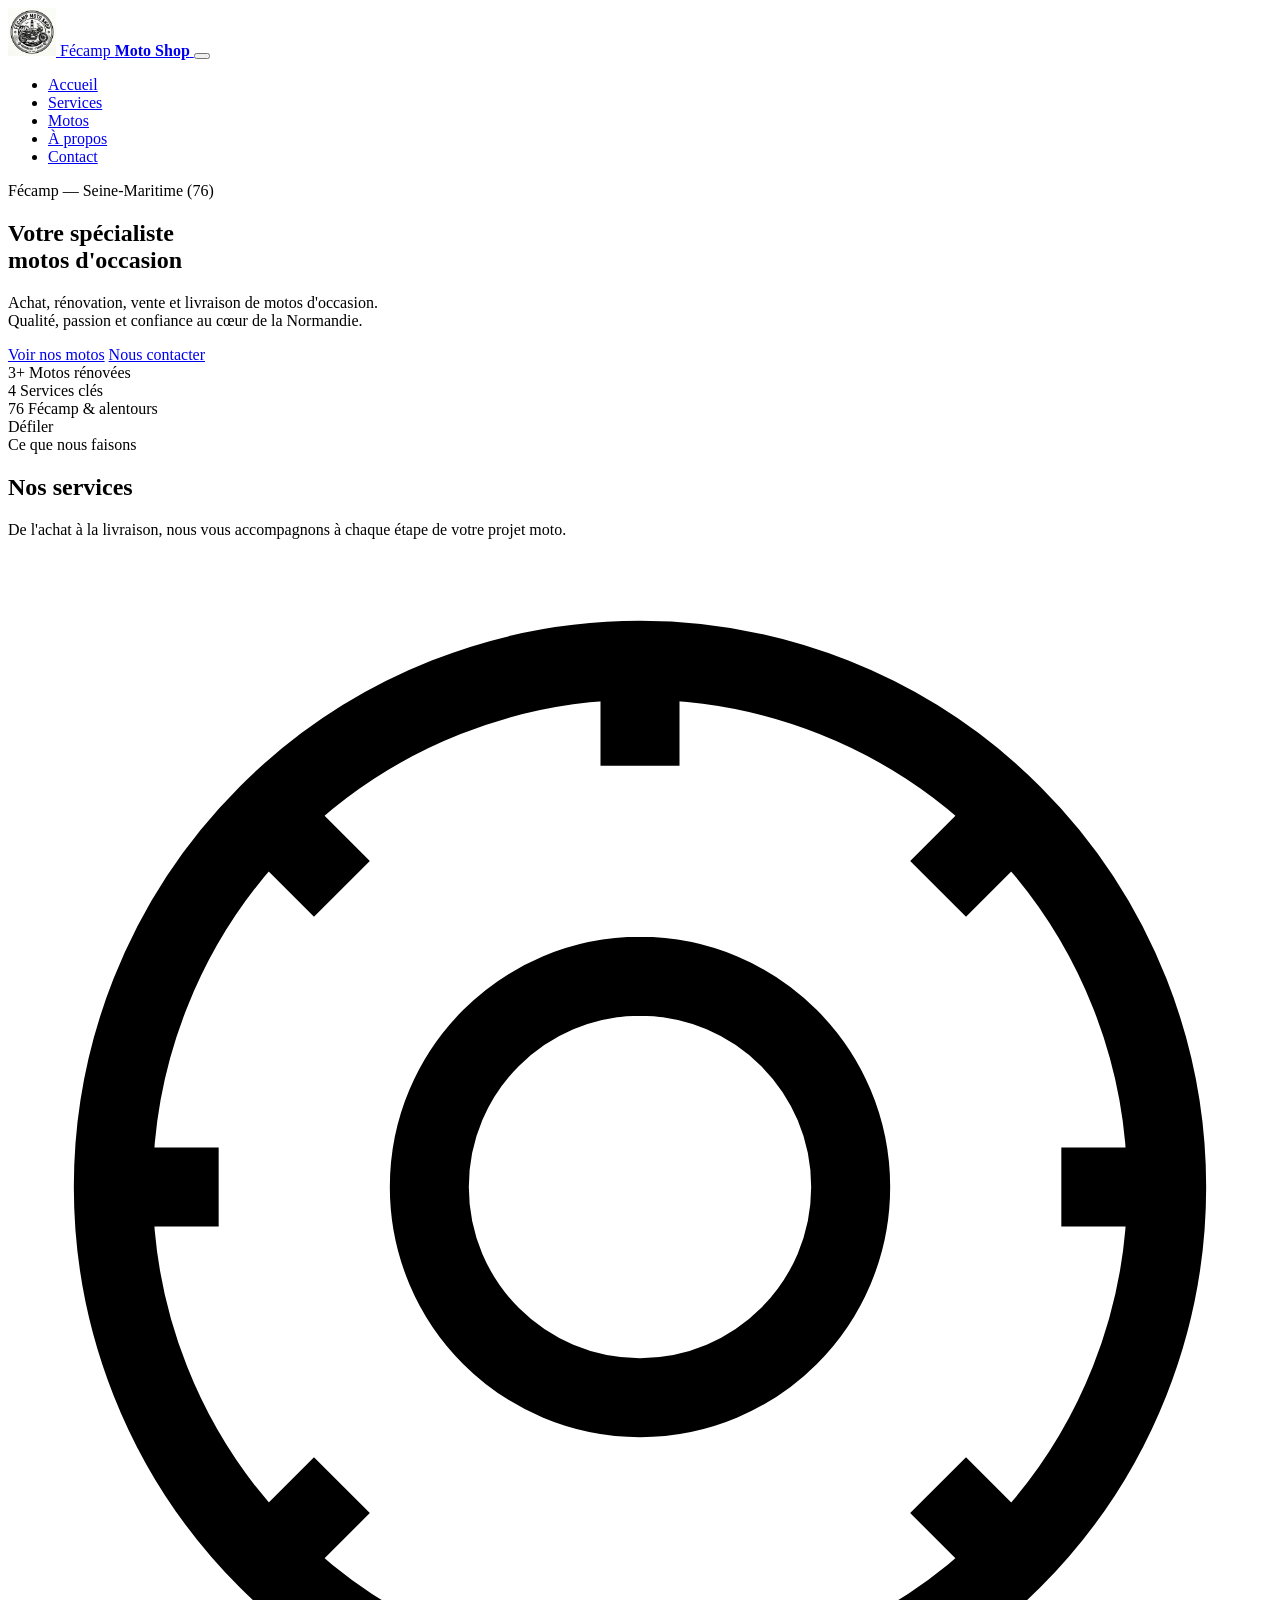
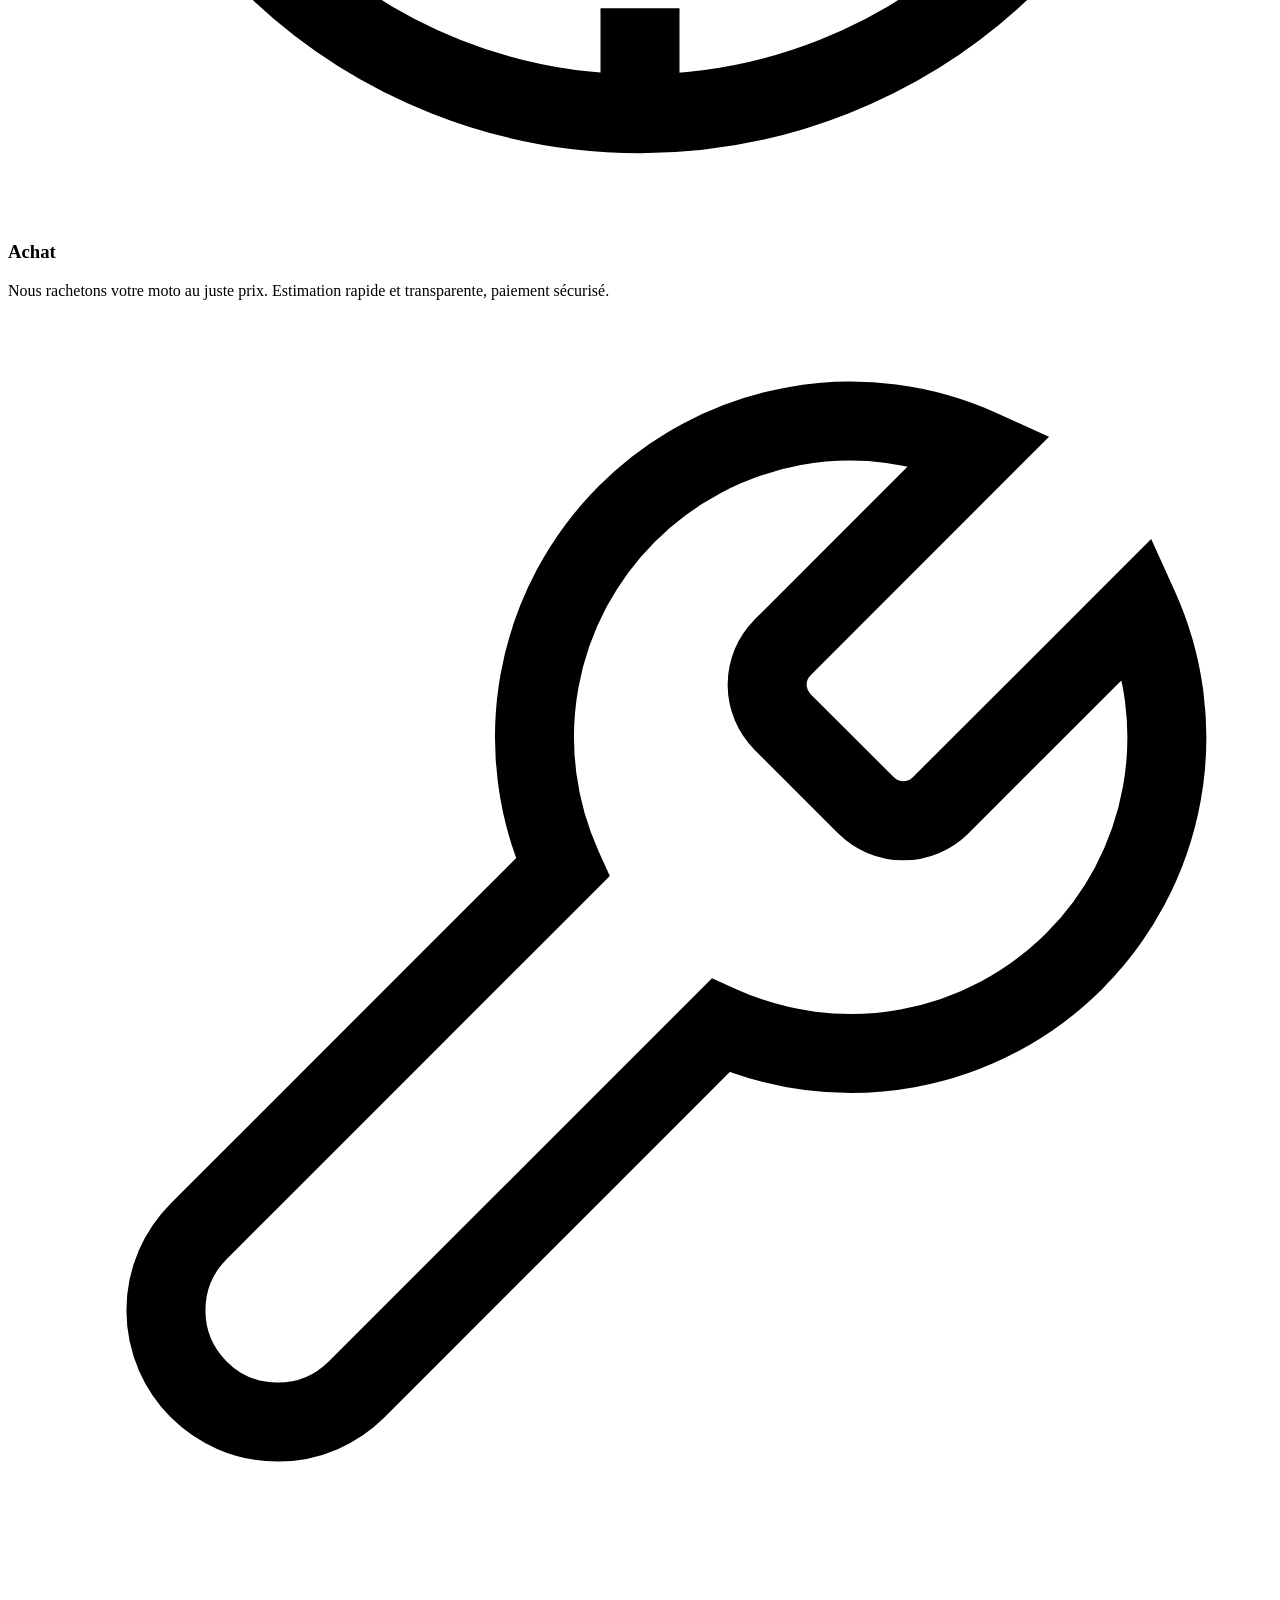
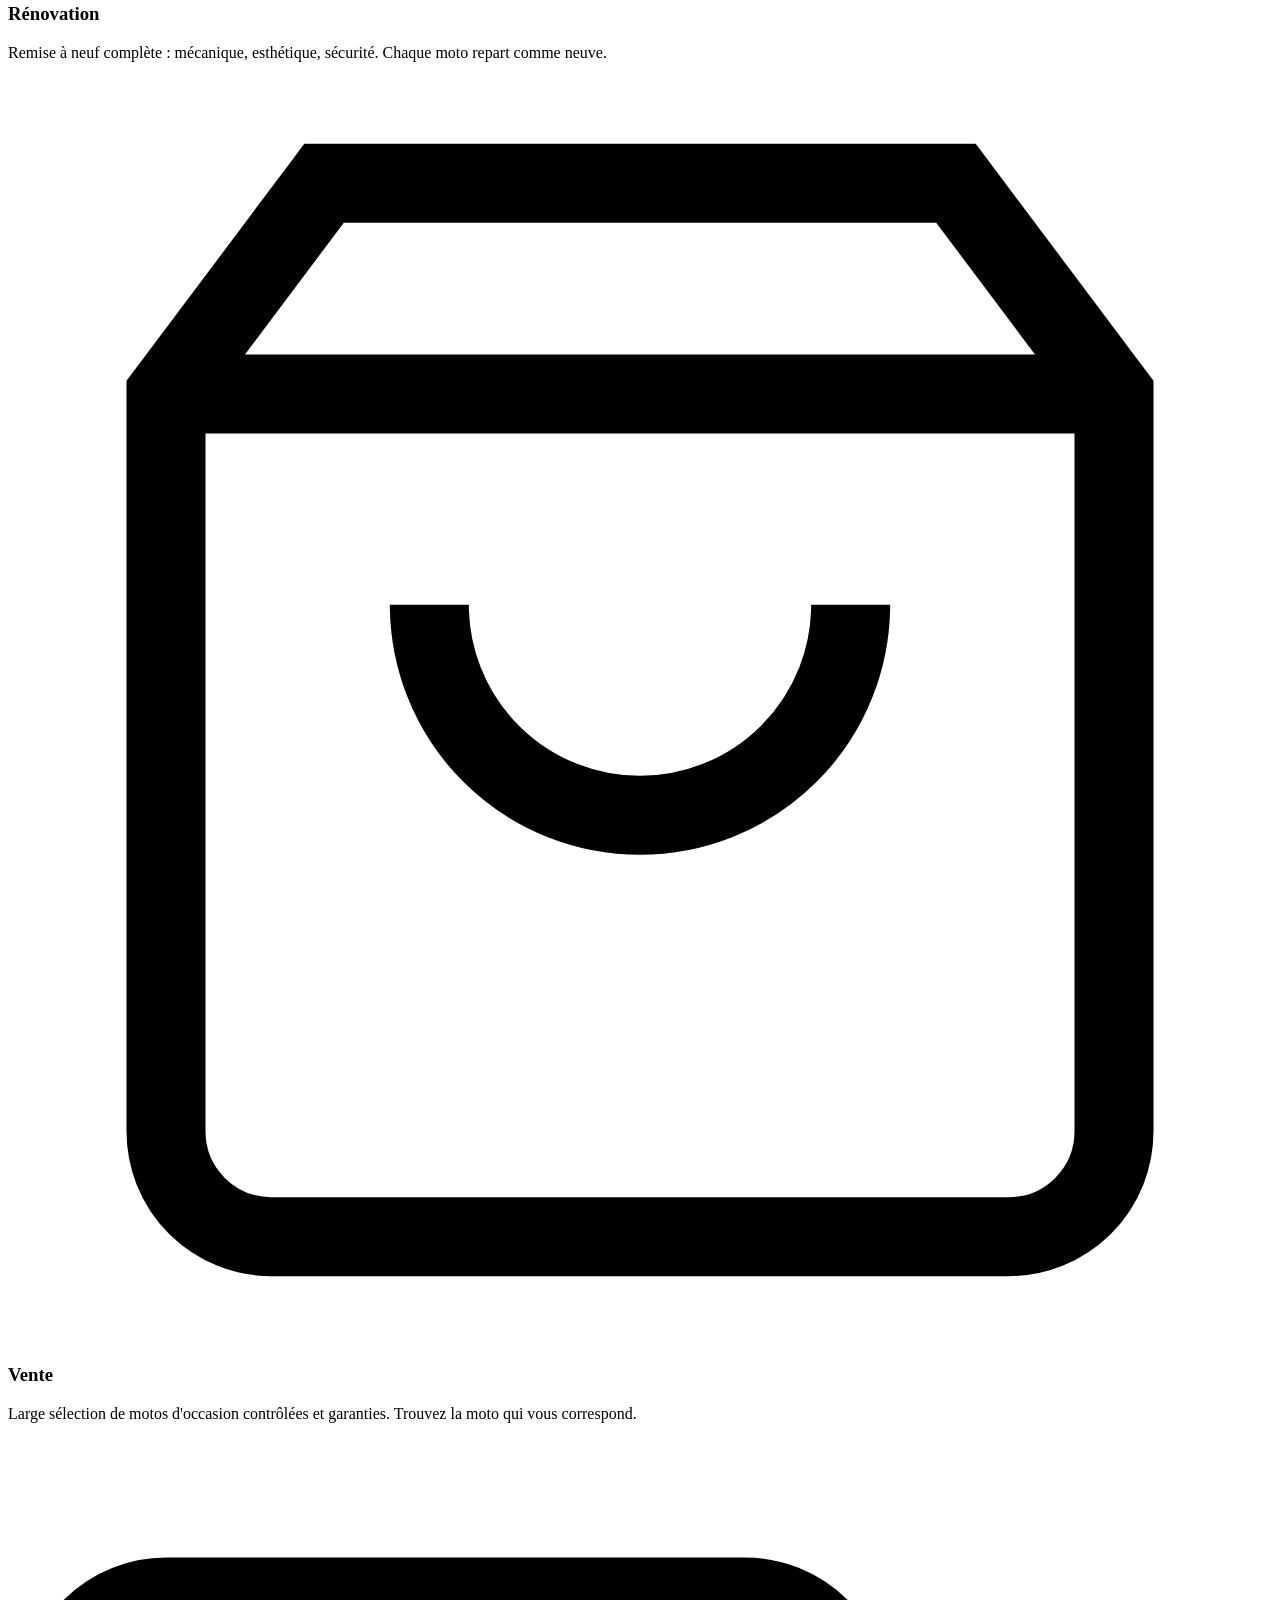
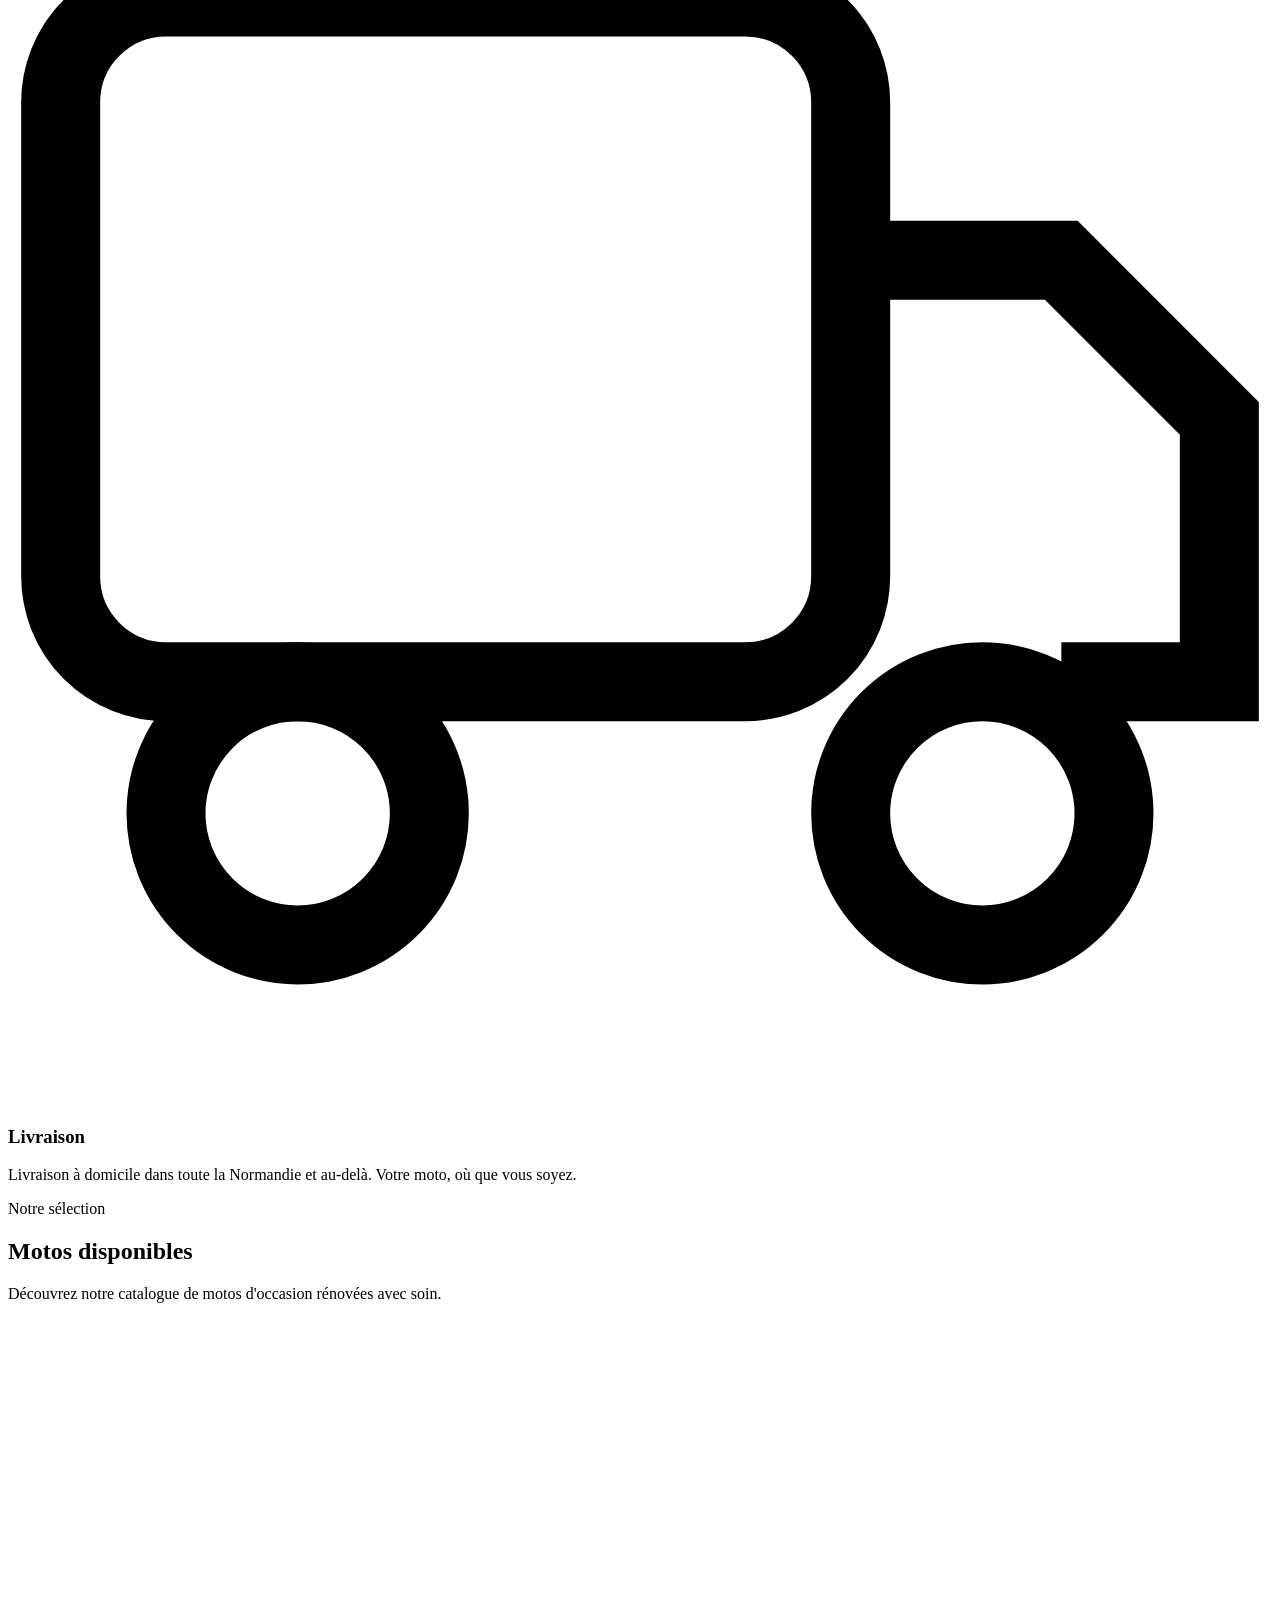
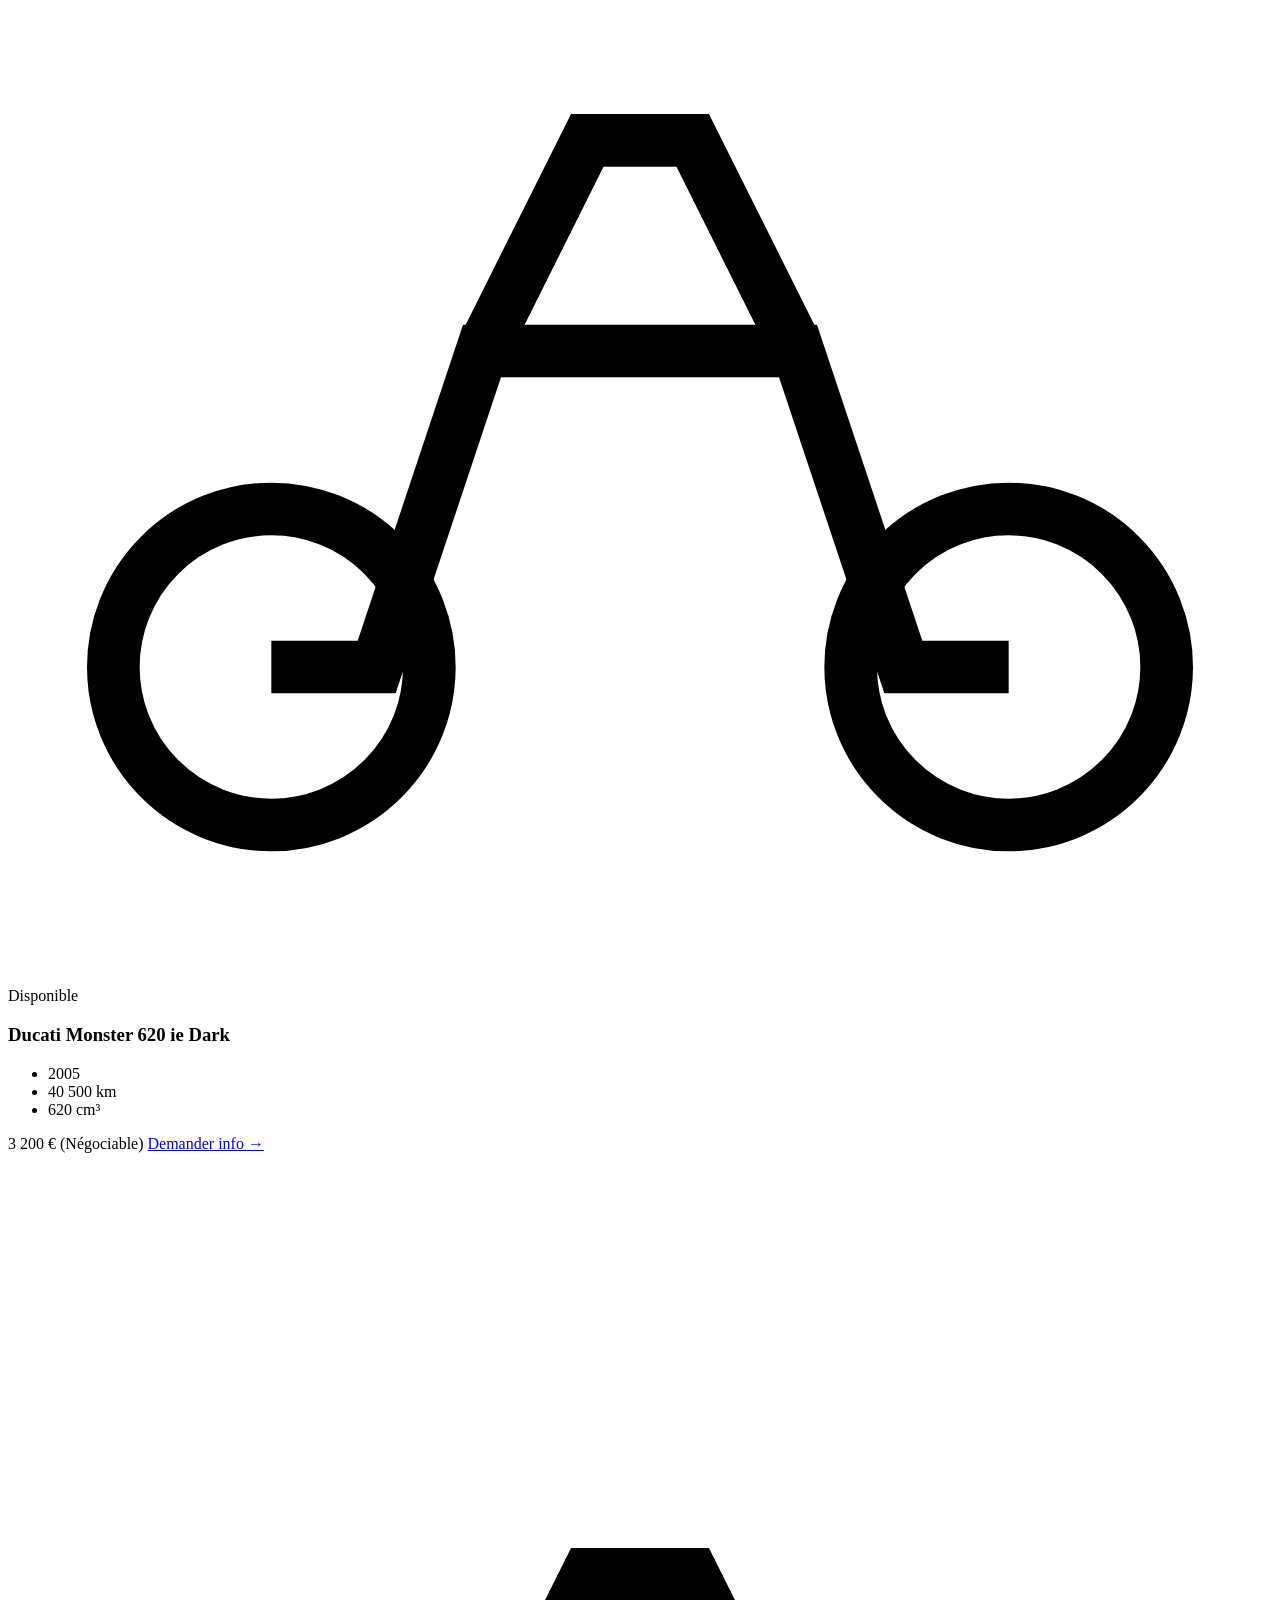
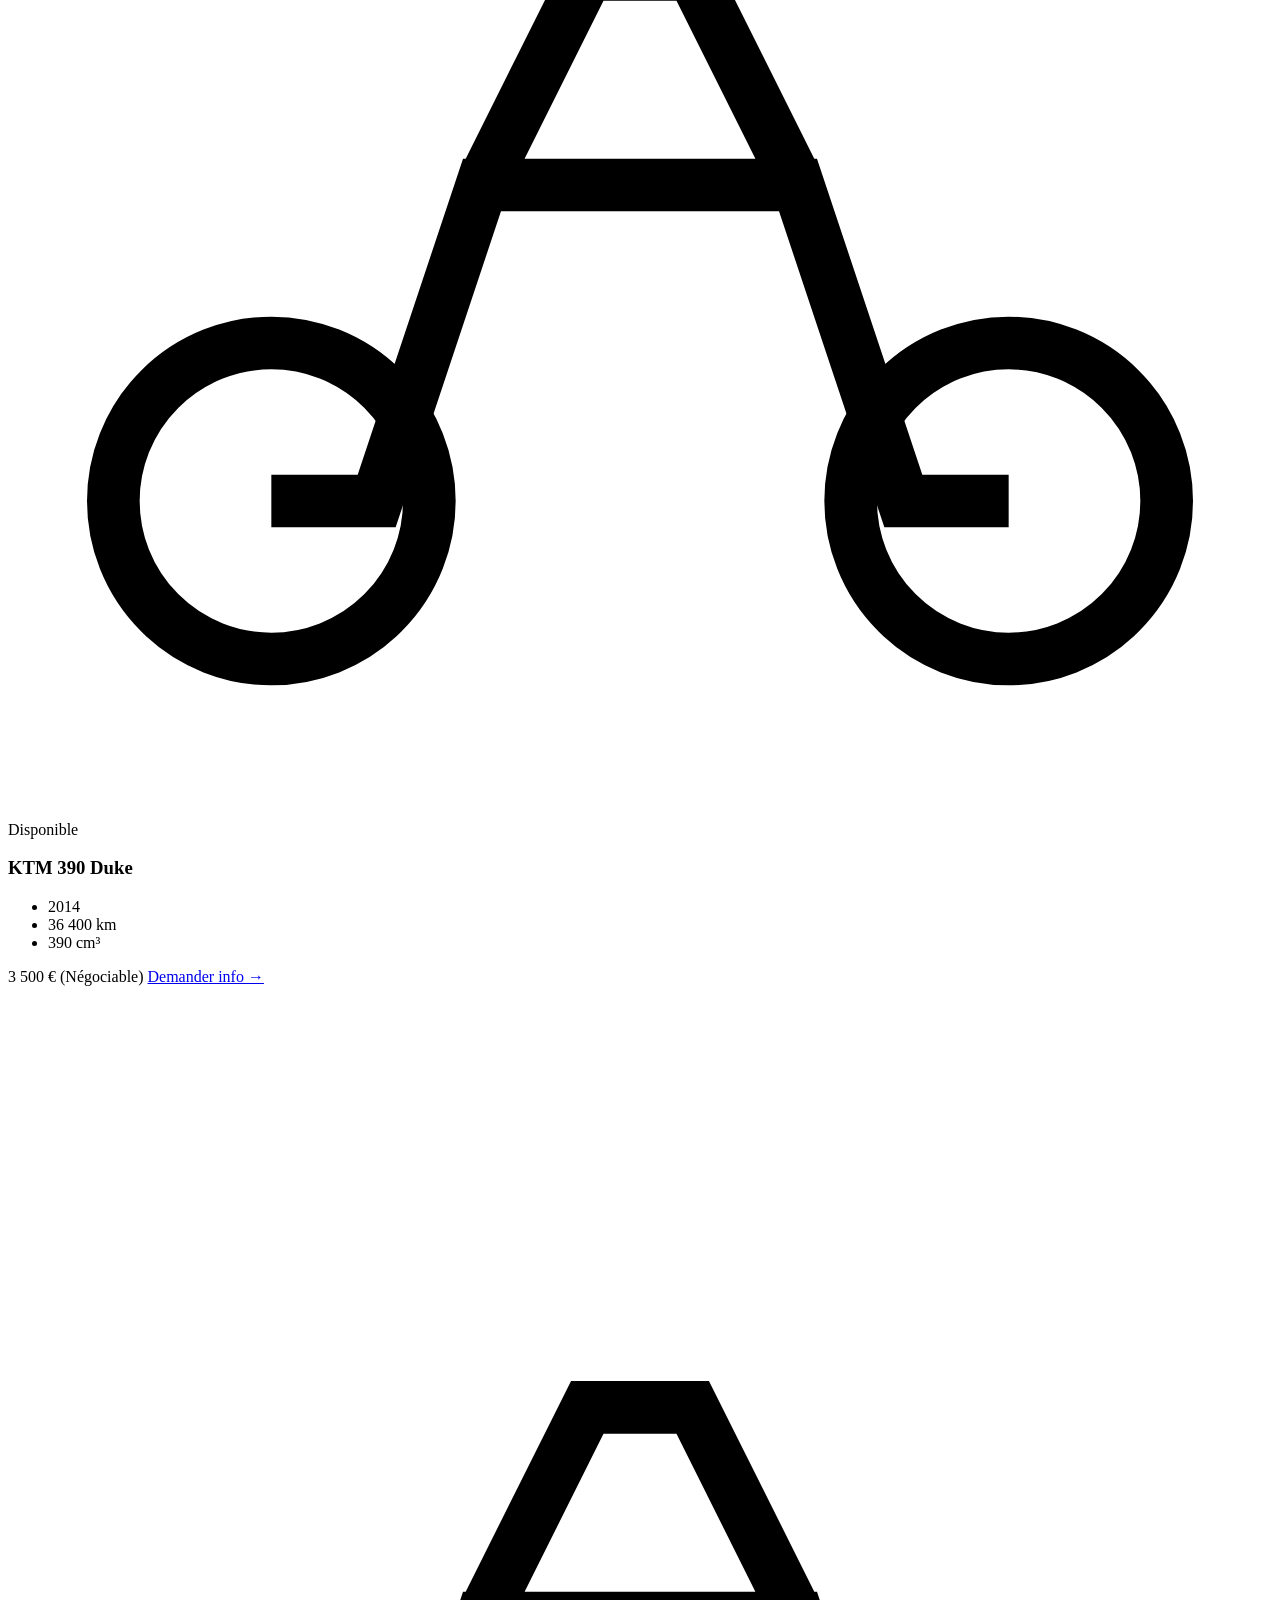
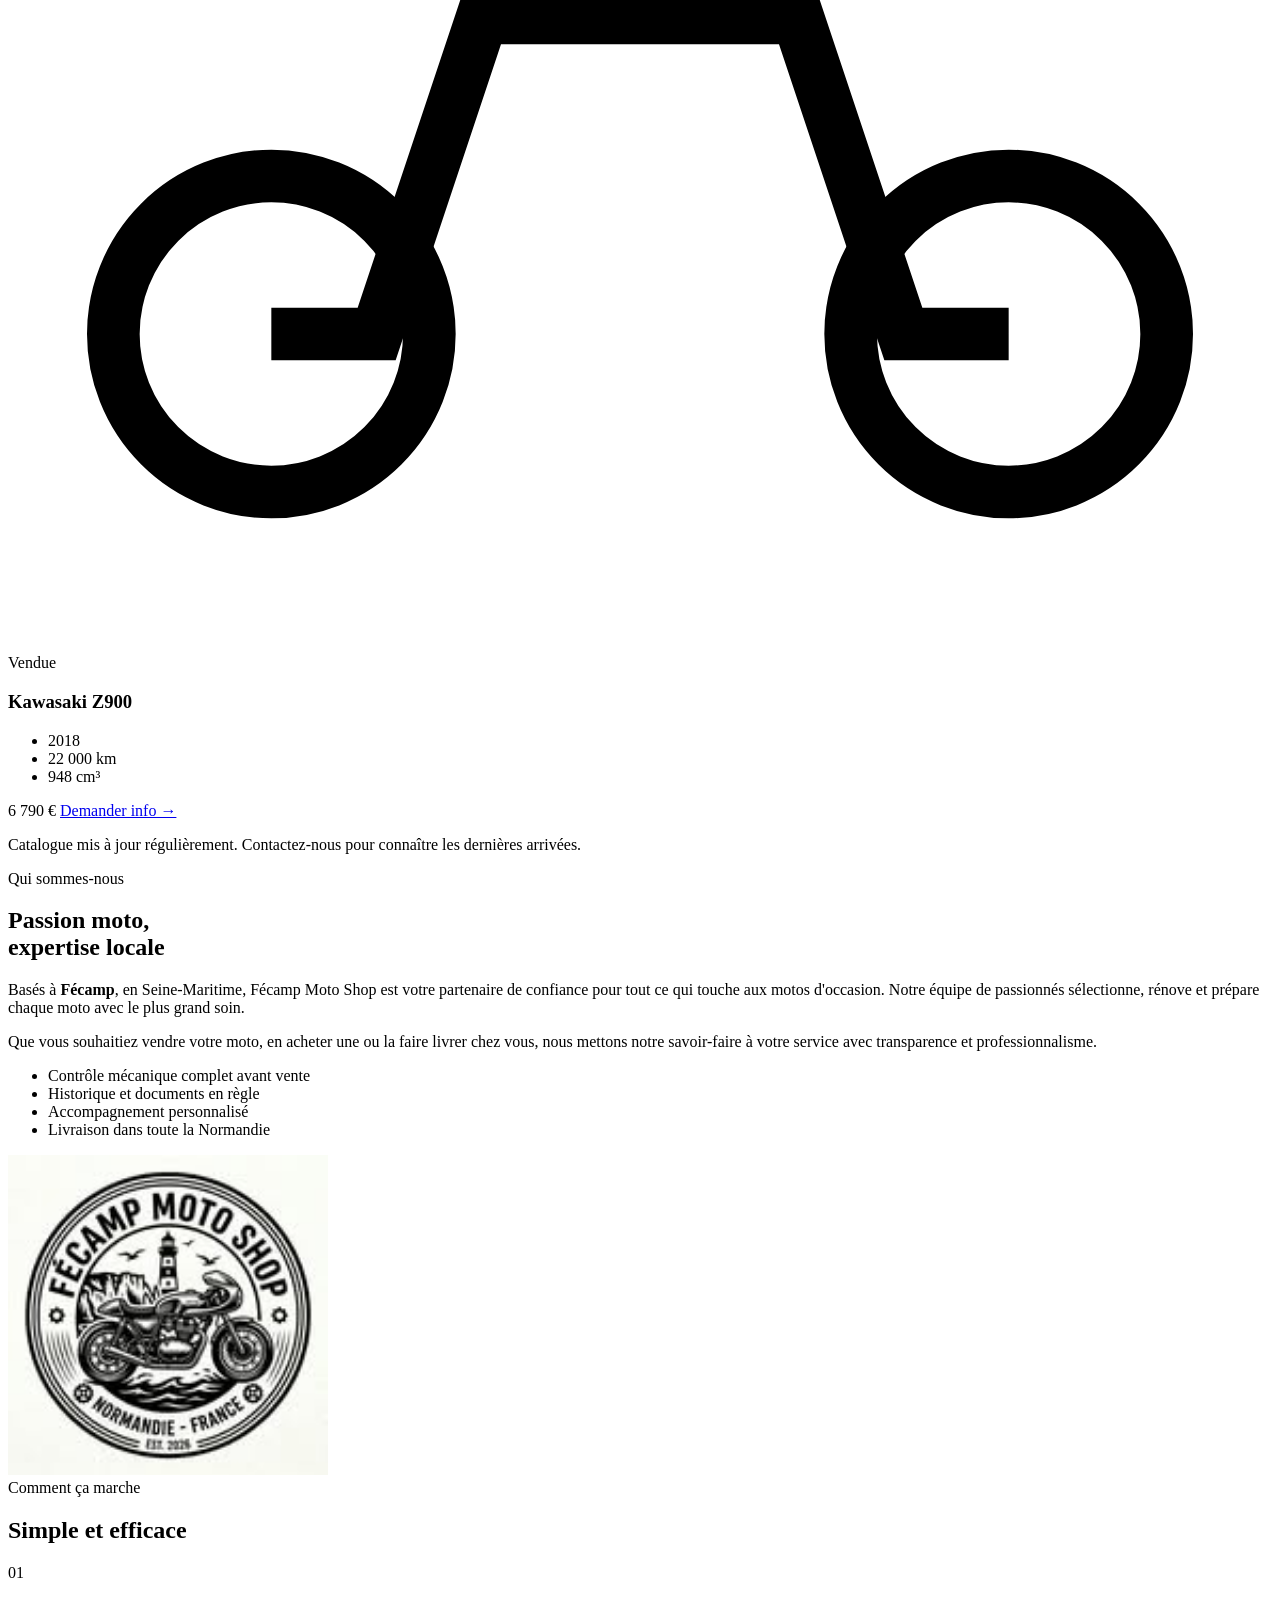
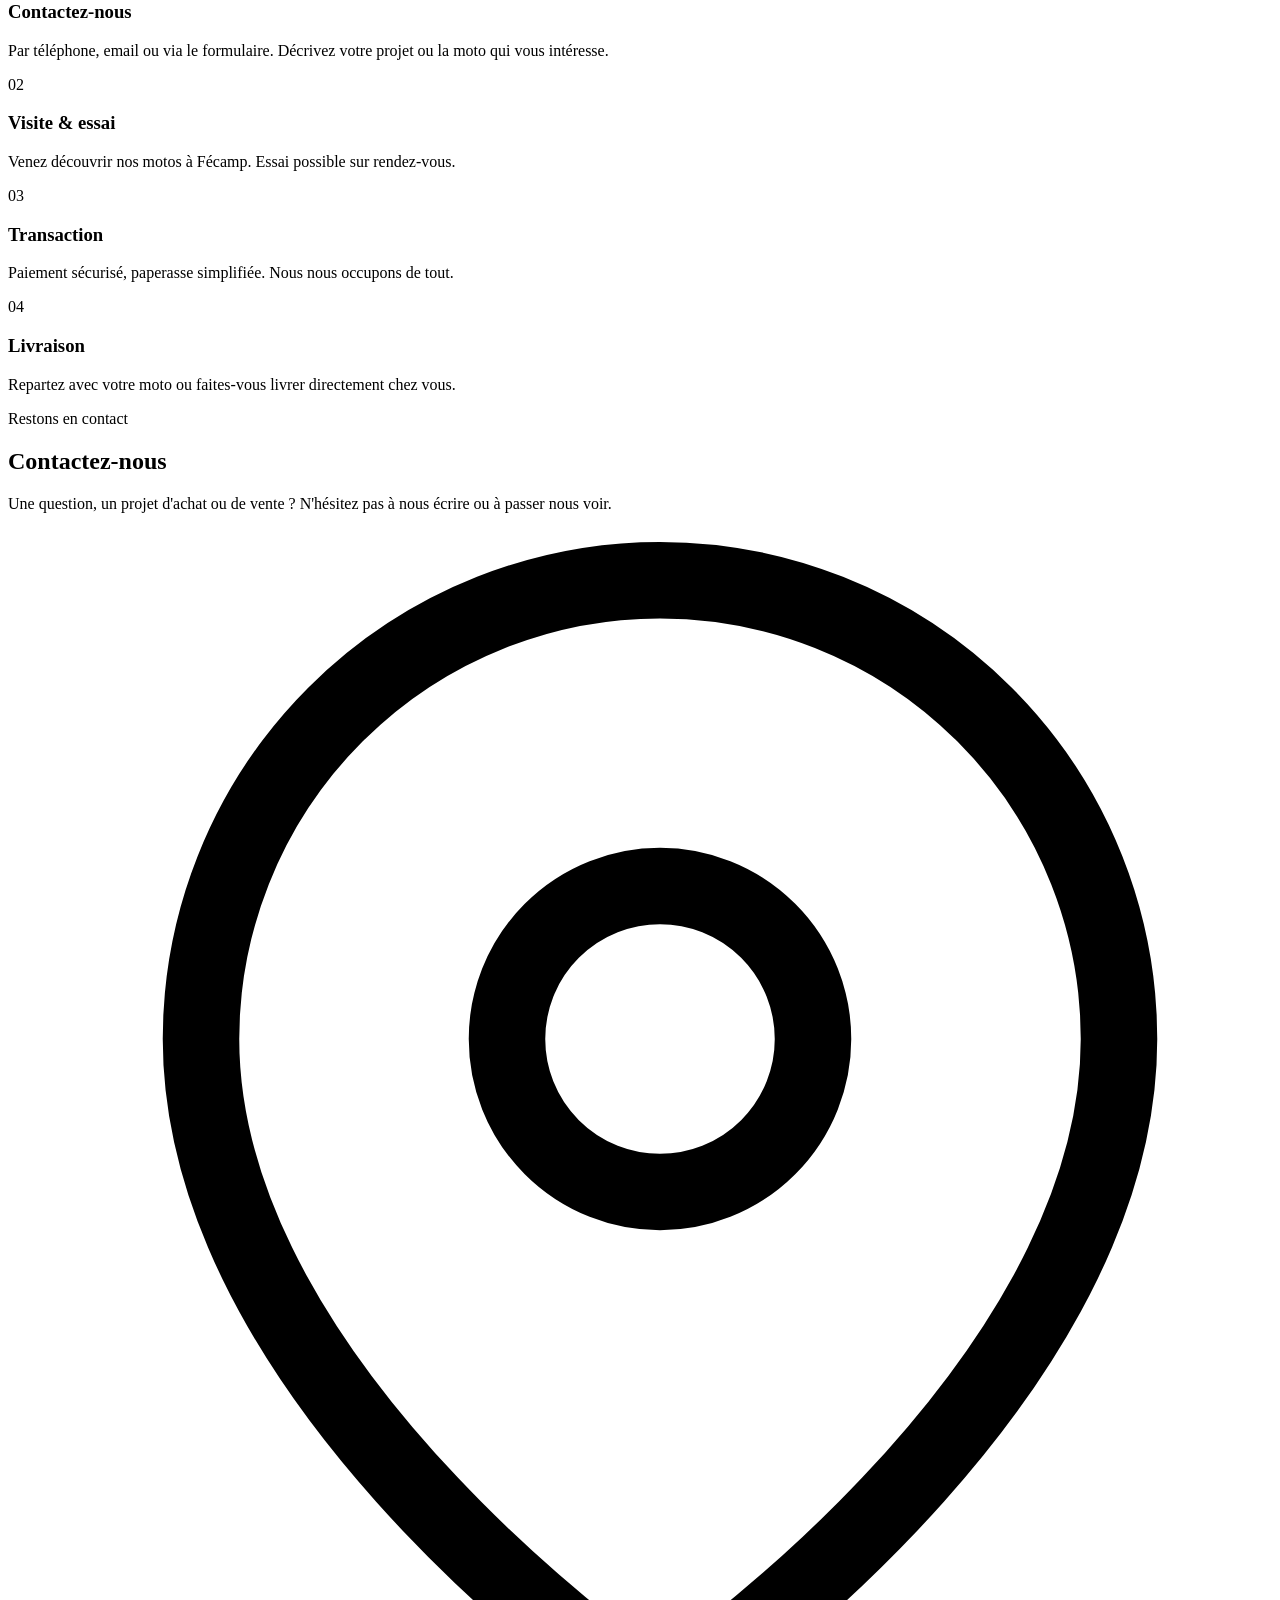
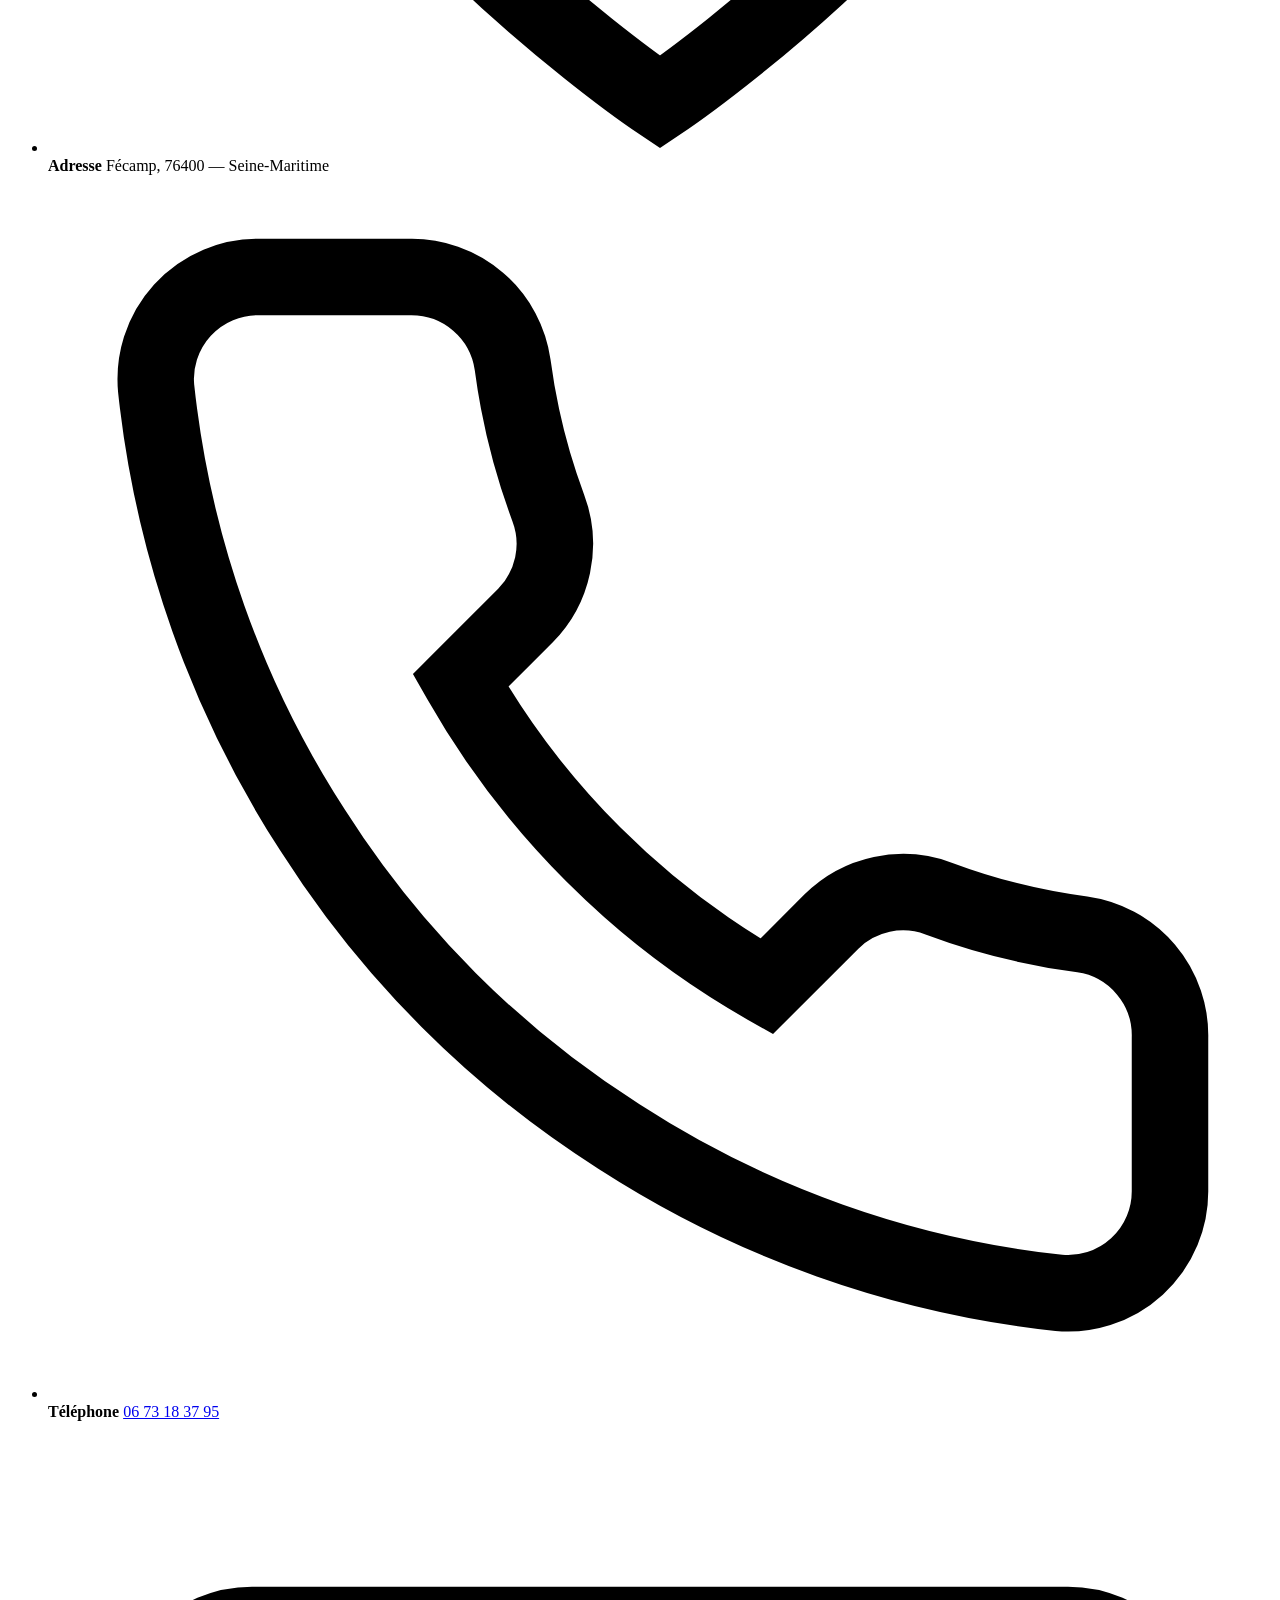
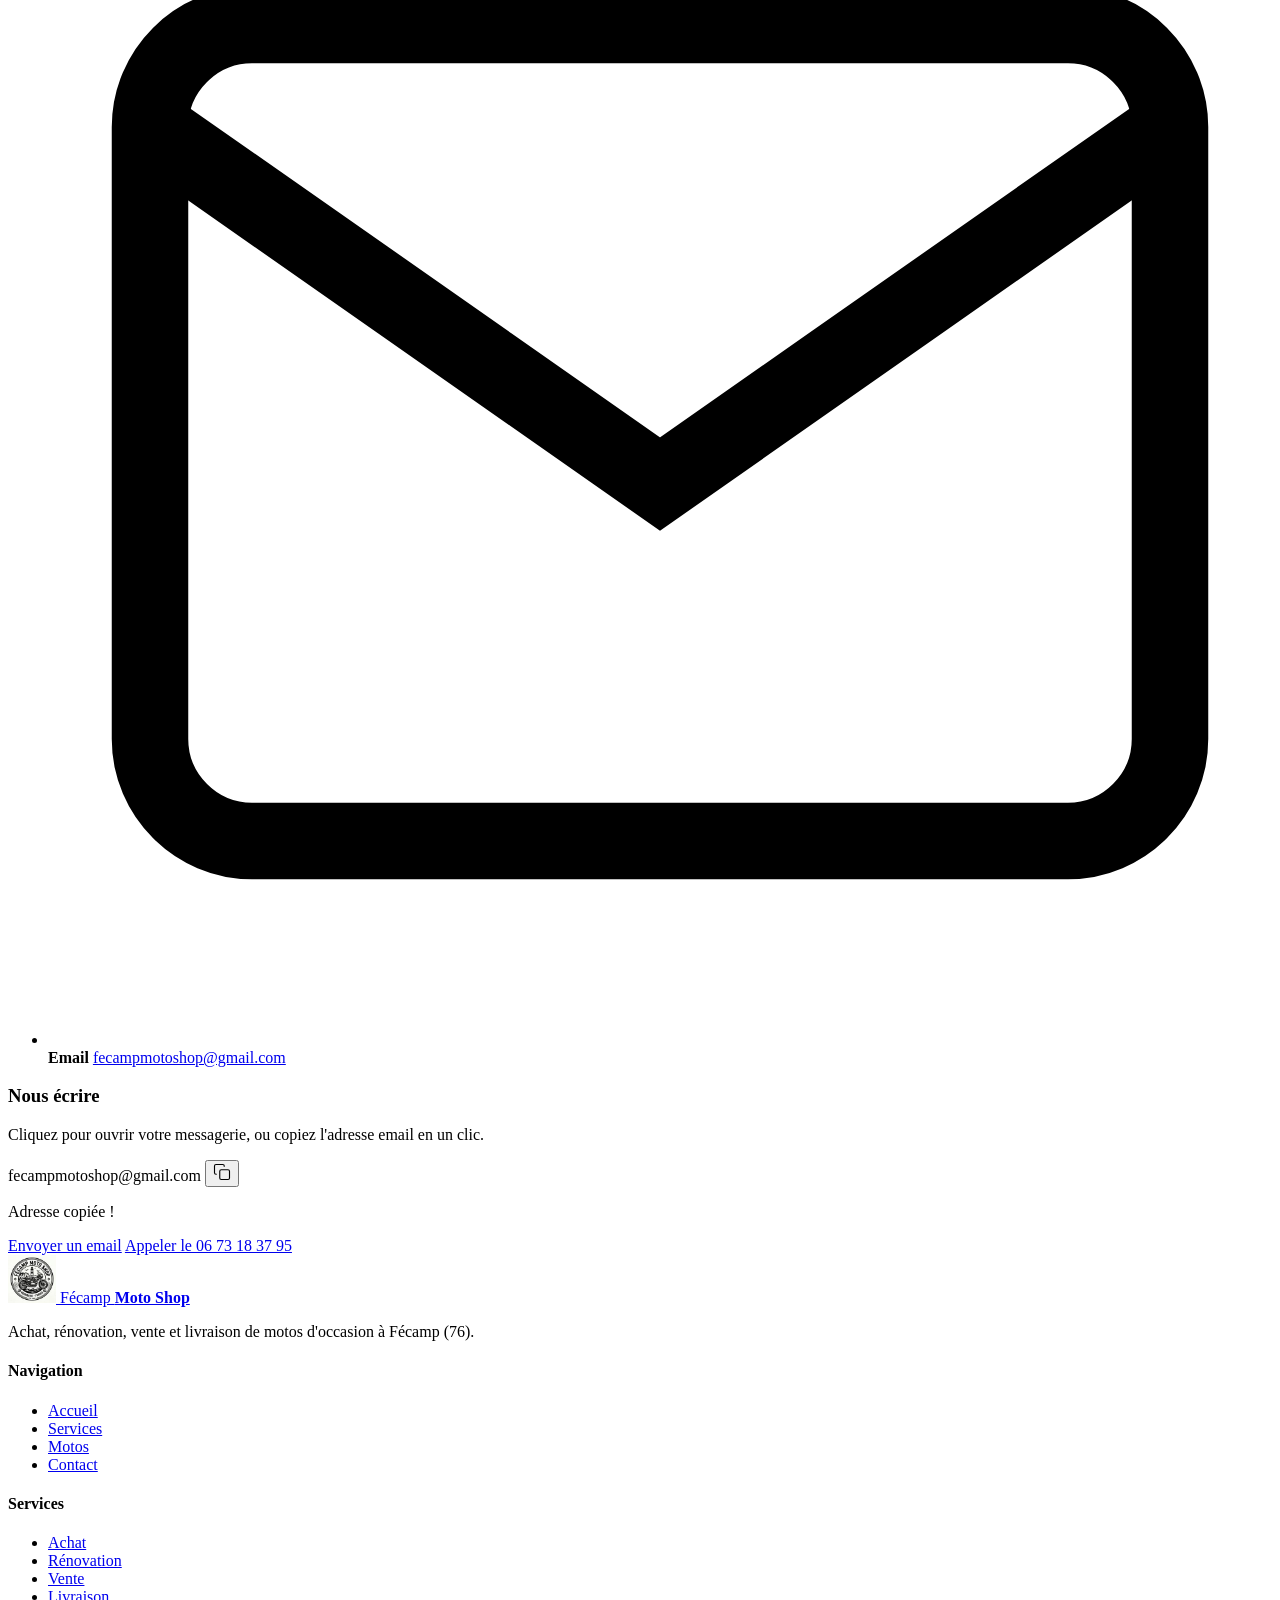
==== index.html @ 0368ff69 "First commit moto shop Site Fecamp moto shop" ====
<!DOCTYPE html>
<html lang="fr">
<head>
  <meta charset="UTF-8">
  <meta name="viewport" content="width=device-width, initial-scale=1.0">
  <meta name="description" content="Fécamp Moto Shop — Achat, rénovation, vente et livraison de motos d'occasion à Fécamp (76).">
  <title>Fécamp Moto Shop — Motos d'occasion à Fécamp</title>
  <link rel="icon" href="favicon.ico" sizes="any">
  <link rel="icon" type="image/png" sizes="32x32" href="favicon-32x32.png">
  <link rel="icon" type="image/png" sizes="16x16" href="favicon-16x16.png">
  <link rel="apple-touch-icon" sizes="180x180" href="apple-touch-icon.png">
  <meta property="og:image" content="FecampMotoShop.jpg">
  <meta property="og:title" content="Fécamp Moto Shop — Motos d'occasion à Fécamp">
  <link rel="preconnect" href="https://fonts.googleapis.com">
  <link rel="preconnect" href="https://fonts.gstatic.com" crossorigin>
  <link href="https://fonts.googleapis.com/css2?family=Bebas+Neue&family=Inter:wght@300;400;500;600;700&display=swap" rel="stylesheet">
  <link rel="stylesheet" href="css/style.css">
</head>
<body>

  <!-- Navigation -->
  <header class="header" id="header">
    <nav class="nav container">
      <a href="#accueil" class="nav__logo">
        <img src="FecampMotoShop.jpg" alt="" class="logo-img logo-img--nav" width="48" height="48">
        <span class="nav__logo-text">Fécamp <strong>Moto Shop</strong></span>
      </a>
      <button class="nav__toggle" id="navToggle" aria-label="Ouvrir le menu">
        <span></span>
        <span></span>
        <span></span>
      </button>
      <ul class="nav__menu" id="navMenu">
        <li><a href="#accueil" class="nav__link">Accueil</a></li>
        <li><a href="#services" class="nav__link">Services</a></li>
        <li><a href="#motos" class="nav__link">Motos</a></li>
        <li><a href="#apropos" class="nav__link">À propos</a></li>
        <li><a href="#contact" class="nav__link nav__link--cta">Contact</a></li>
      </ul>
    </nav>
  </header>

  <!-- Hero -->
  <section class="hero" id="accueil">
    <div class="hero__bg"></div>
    <div class="hero__overlay"></div>
    <div class="hero__content container">
      <p class="hero__tag">Fécamp — Seine-Maritime (76)</p>
      <h1 class="hero__title">
        Votre spécialiste<br>
        <span class="hero__title-accent">motos d'occasion</span>
      </h1>
      <p class="hero__subtitle">
        Achat, rénovation, vente et livraison de motos d'occasion.<br>
        Qualité, passion et confiance au cœur de la Normandie.
      </p>
      <div class="hero__actions">
        <a href="#motos" class="btn btn--primary">Voir nos motos</a>
        <a href="#contact" class="btn btn--outline">Nous contacter</a>
      </div>
      <div class="hero__stats">
        <div class="hero__stat">
          <span class="hero__stat-number">3+</span>
          <span class="hero__stat-label">Motos rénovées</span>
        </div>
        <div class="hero__stat">
          <span class="hero__stat-number">4</span>
          <span class="hero__stat-label">Services clés</span>
        </div>
        <div class="hero__stat">
          <span class="hero__stat-number">76</span>
          <span class="hero__stat-label">Fécamp & alentours</span>
        </div>
      </div>
    </div>
    <div class="hero__scroll">
      <span>Défiler</span>
      <div class="hero__scroll-line"></div>
    </div>
  </section>

  <!-- Services -->
  <section class="services section" id="services">
    <div class="container">
      <div class="section__header">
        <span class="section__tag">Ce que nous faisons</span>
        <h2 class="section__title">Nos services</h2>
        <p class="section__desc">De l'achat à la livraison, nous vous accompagnons à chaque étape de votre projet moto.</p>
      </div>
      <div class="services__grid">
        <article class="service-card">
          <div class="service-card__icon">
            <svg viewBox="0 0 24 24" fill="none" stroke="currentColor" stroke-width="1.5">
              <path d="M12 8c-2.21 0-4 1.79-4 4s1.79 4 4 4 4-1.79 4-4-1.79-4-4-4z"/>
              <path d="M12 2v2M12 20v2M4.93 4.93l1.41 1.41M17.66 17.66l1.41 1.41M2 12h2M20 12h2M4.93 19.07l1.41-1.41M17.66 6.34l1.41-1.41"/>
              <circle cx="12" cy="12" r="10"/>
            </svg>
          </div>
          <h3 class="service-card__title">Achat</h3>
          <p class="service-card__text">Nous rachetons votre moto au juste prix. Estimation rapide et transparente, paiement sécurisé.</p>
        </article>
        <article class="service-card">
          <div class="service-card__icon">
            <svg viewBox="0 0 24 24" fill="none" stroke="currentColor" stroke-width="1.5">
              <path d="M14.7 6.3a1 1 0 000 1.4l1.6 1.6a1 1 0 001.4 0l3.77-3.77a6 6 0 01-7.94 7.94l-6.91 6.91a2.12 2.12 0 01-3-3l6.91-6.91a6 6 0 017.94-7.94l-3.76 3.76z"/>
            </svg>
          </div>
          <h3 class="service-card__title">Rénovation</h3>
          <p class="service-card__text">Remise à neuf complète : mécanique, esthétique, sécurité. Chaque moto repart comme neuve.</p>
        </article>
        <article class="service-card">
          <div class="service-card__icon">
            <svg viewBox="0 0 24 24" fill="none" stroke="currentColor" stroke-width="1.5">
              <path d="M6 2L3 6v14a2 2 0 002 2h14a2 2 0 002-2V6l-3-4z"/>
              <line x1="3" y1="6" x2="21" y2="6"/>
              <path d="M16 10a4 4 0 01-8 0"/>
            </svg>
          </div>
          <h3 class="service-card__title">Vente</h3>
          <p class="service-card__text">Large sélection de motos d'occasion contrôlées et garanties. Trouvez la moto qui vous correspond.</p>
        </article>
        <article class="service-card">
          <div class="service-card__icon">
            <svg viewBox="0 0 24 24" fill="none" stroke="currentColor" stroke-width="1.5">
              <rect x="1" y="3" width="15" height="13" rx="2"/>
              <path d="M16 8h4l3 3v5h-3"/>
              <circle cx="5.5" cy="18.5" r="2.5"/>
              <circle cx="18.5" cy="18.5" r="2.5"/>
            </svg>
          </div>
          <h3 class="service-card__title">Livraison</h3>
          <p class="service-card__text">Livraison à domicile dans toute la Normandie et au-delà. Votre moto, où que vous soyez.</p>
        </article>
      </div>
    </div>
  </section>

  <!-- Motos -->
  <section class="motos section section--dark" id="motos">
    <div class="container">
      <div class="section__header">
        <span class="section__tag">Notre sélection</span>
        <h2 class="section__title">Motos disponibles</h2>
        <p class="section__desc">Découvrez notre catalogue de motos d'occasion rénovées avec soin.</p>
      </div>
      <div class="motos__grid">
        <article class="moto-card">
          <div class="moto-card__image">
            <div class="moto-card__placeholder">
              <svg viewBox="0 0 24 24" fill="none" stroke="currentColor" stroke-width="1">
                <circle cx="5" cy="18" r="3"/><circle cx="19" cy="18" r="3"/>
                <path d="M5 18h2l2-6h6l2 6h2M9 12l2-4h2l2 4"/>
              </svg>
            </div>
            <span class="moto-card__badge">Disponible</span>
          </div>
          <div class="moto-card__body">
            <h3 class="moto-card__name">Ducati Monster 620 ie Dark</h3>
            <ul class="moto-card__specs">
              <li>2005</li>
              <li>40 500 km</li>
              <li>620 cm³</li>
            </ul>
            <div class="moto-card__footer">
              <span class="moto-card__price">3 200 € (Négociable)</span>
              <a href="#contact" class="moto-card__link">Demander info →</a>
            </div>
          </div>
        </article>
        <article class="moto-card">
          <div class="moto-card__image">
            <div class="moto-card__placeholder">
              <svg viewBox="0 0 24 24" fill="none" stroke="currentColor" stroke-width="1">
                <circle cx="5" cy="18" r="3"/><circle cx="19" cy="18" r="3"/>
                <path d="M5 18h2l2-6h6l2 6h2M9 12l2-4h2l2 4"/>
              </svg>
            </div>
            <span class="moto-card__badge">Disponible</span>
          </div>
          <div class="moto-card__body">
            <h3 class="moto-card__name">KTM 390 Duke</h3>
            <ul class="moto-card__specs">
              <li>2014</li>
              <li>36 400 km</li>
              <li>390 cm³</li>
            </ul>
            <div class="moto-card__footer">
              <span class="moto-card__price">3 500 € (Négociable)</span>
              <a href="#contact" class="moto-card__link">Demander info →</a>
            </div>
          </div>
        </article>
        <article class="moto-card">
          <div class="moto-card__image">
            <div class="moto-card__placeholder">
              <svg viewBox="0 0 24 24" fill="none" stroke="currentColor" stroke-width="1">
                <circle cx="5" cy="18" r="3"/><circle cx="19" cy="18" r="3"/>
                <path d="M5 18h2l2-6h6l2 6h2M9 12l2-4h2l2 4"/>
              </svg>
            </div>
            <span class="moto-card__badge moto-card__badge--sold">Vendue</span>
          </div>
          <div class="moto-card__body">
            <h3 class="moto-card__name">Kawasaki Z900</h3>
            <ul class="moto-card__specs">
              <li>2018</li>
              <li>22 000 km</li>
              <li>948 cm³</li>
            </ul>
            <div class="moto-card__footer">
              <span class="moto-card__price">6 790 €</span>
              <a href="#contact" class="moto-card__link">Demander info →</a>
            </div>
          </div>
        </article>
      </div>
      <p class="motos__note">Catalogue mis à jour régulièrement. Contactez-nous pour connaître les dernières arrivées.</p>
    </div>
  </section>

  <!-- À propos -->
  <section class="about section" id="apropos">
    <div class="container about__grid">
      <div class="about__content">
        <span class="section__tag">Qui sommes-nous</span>
        <h2 class="section__title">Passion moto,<br>expertise locale</h2>
        <p class="about__text">
          Basés à <strong>Fécamp</strong>, en Seine-Maritime, Fécamp Moto Shop est votre partenaire de confiance pour tout ce qui touche aux motos d'occasion. Notre équipe de passionnés sélectionne, rénove et prépare chaque moto avec le plus grand soin.
        </p>
        <p class="about__text">
          Que vous souhaitiez vendre votre moto, en acheter une ou la faire livrer chez vous, nous mettons notre savoir-faire à votre service avec transparence et professionnalisme.
        </p>
        <ul class="about__list">
          <li>Contrôle mécanique complet avant vente</li>
          <li>Historique et documents en règle</li>
          <li>Accompagnement personnalisé</li>
          <li>Livraison dans toute la Normandie</li>
        </ul>
      </div>
      <div class="about__visual">
        <img src="FecampMotoShop.jpg" alt="Logo Fécamp Moto Shop — Normandie, France" class="logo-img logo-img--about" width="320" height="320">
      </div>
    </div>
  </section>

  <!-- Processus -->
  <section class="process section section--dark">
    <div class="container">
      <div class="section__header">
        <span class="section__tag">Comment ça marche</span>
        <h2 class="section__title">Simple et efficace</h2>
      </div>
      <div class="process__steps">
        <div class="process__step">
          <span class="process__number">01</span>
          <h3>Contactez-nous</h3>
          <p>Par téléphone, email ou via le formulaire. Décrivez votre projet ou la moto qui vous intéresse.</p>
        </div>
        <div class="process__step">
          <span class="process__number">02</span>
          <h3>Visite & essai</h3>
          <p>Venez découvrir nos motos à Fécamp. Essai possible sur rendez-vous.</p>
        </div>
        <div class="process__step">
          <span class="process__number">03</span>
          <h3>Transaction</h3>
          <p>Paiement sécurisé, paperasse simplifiée. Nous nous occupons de tout.</p>
        </div>
        <div class="process__step">
          <span class="process__number">04</span>
          <h3>Livraison</h3>
          <p>Repartez avec votre moto ou faites-vous livrer directement chez vous.</p>
        </div>
      </div>
    </div>
  </section>

  <!-- Contact -->
  <section class="contact section" id="contact">
    <div class="container contact__grid">
      <div class="contact__info">
        <span class="section__tag">Restons en contact</span>
        <h2 class="section__title">Contactez-nous</h2>
        <p class="contact__desc">Une question, un projet d'achat ou de vente ? N'hésitez pas à nous écrire ou à passer nous voir.</p>
        <ul class="contact__details">
          <li>
            <svg viewBox="0 0 24 24" fill="none" stroke="currentColor" stroke-width="1.5"><path d="M21 10c0 7-9 13-9 13s-9-6-9-13a9 9 0 0118 0z"/><circle cx="12" cy="10" r="3"/></svg>
            <div>
              <strong>Adresse</strong>
              <span>Fécamp, 76400 — Seine-Maritime</span>
            </div>
          </li>
          <li>
            <svg viewBox="0 0 24 24" fill="none" stroke="currentColor" stroke-width="1.5"><path d="M22 16.92v3a2 2 0 01-2.18 2 19.79 19.79 0 01-8.63-3.07 19.5 19.5 0 01-6-6 19.79 19.79 0 01-3.07-8.67A2 2 0 014.11 2h3a2 2 0 012 1.72c.127.96.361 1.903.7 2.81a2 2 0 01-.45 2.11L8.09 9.91a16 16 0 006 6l1.27-1.27a2 2 0 012.11-.45c.907.339 1.85.573 2.81.7A2 2 0 0122 16.92z"/></svg>
            <div>
              <strong>Téléphone</strong>
              <a href="tel:+33673183795" class="contact__link">06 73 18 37 95</a>
            </div>
          </li>
          <li>
            <svg viewBox="0 0 24 24" fill="none" stroke="currentColor" stroke-width="1.5"><path d="M4 4h16c1.1 0 2 .9 2 2v12c0 1.1-.9 2-2 2H4c-1.1 0-2-.9-2-2V6c0-1.1.9-2 2-2z"/><polyline points="22,6 12,13 2,6"/></svg>
            <div>
              <strong>Email</strong>
              <a href="mailto:fecampmotoshop@gmail.com" class="contact__link">fecampmotoshop@gmail.com</a>
            </div>
          </li>
        </ul>
      </div>
      <div class="contact__actions">
        <h3 class="contact__actions-title">Nous écrire</h3>
        <p class="contact__actions-desc">Cliquez pour ouvrir votre messagerie, ou copiez l'adresse email en un clic.</p>
        <div class="contact__email-box">
          <span class="contact__email" id="contactEmail">fecampmotoshop@gmail.com</span>
          <button type="button" class="contact__copy-btn" id="copyEmailBtn" aria-label="Copier l'adresse email">
            <svg viewBox="0 0 24 24" fill="none" stroke="currentColor" stroke-width="1.5" width="18" height="18">
              <rect x="9" y="9" width="13" height="13" rx="2"/>
              <path d="M5 15H4a2 2 0 01-2-2V4a2 2 0 012-2h9a2 2 0 012 2v1"/>
            </svg>
          </button>
        </div>
        <p class="contact__copy-feedback" id="copyFeedback" role="status">Adresse copiée !</p>
        <div class="contact__buttons">
          <a href="mailto:fecampmotoshop@gmail.com?subject=Contact%20-%20F%C3%A9camp%20Moto%20Shop" class="btn btn--primary btn--full">Envoyer un email</a>
          <a href="tel:+33673183795" class="btn btn--outline btn--full">Appeler le 06 73 18 37 95</a>
        </div>
      </div>
    </div>
  </section>

  <!-- Footer -->
  <footer class="footer">
    <div class="container footer__grid">
      <div class="footer__brand">
        <a href="#accueil" class="footer__logo">
          <img src="FecampMotoShop.jpg" alt="" class="logo-img logo-img--footer" width="48" height="48">
          <span class="footer__logo-text">Fécamp <strong>Moto Shop</strong></span>
        </a>
        <p>Achat, rénovation, vente et livraison de motos d'occasion à Fécamp (76).</p>
      </div>
      <div class="footer__links">
        <h4>Navigation</h4>
        <ul>
          <li><a href="#accueil">Accueil</a></li>
          <li><a href="#services">Services</a></li>
          <li><a href="#motos">Motos</a></li>
          <li><a href="#contact">Contact</a></li>
        </ul>
      </div>
      <div class="footer__links">
        <h4>Services</h4>
        <ul>
          <li><a href="#services">Achat</a></li>
          <li><a href="#services">Rénovation</a></li>
          <li><a href="#services">Vente</a></li>
          <li><a href="#services">Livraison</a></li>
        </ul>
      </div>
    </div>
    <div class="footer__bottom container">
      <p>&copy; 2026 Fécamp Moto Shop — Tous droits réservés.</p>
    </div>
  </footer>

  <script src="js/main.js"></script>
</body>
</html>
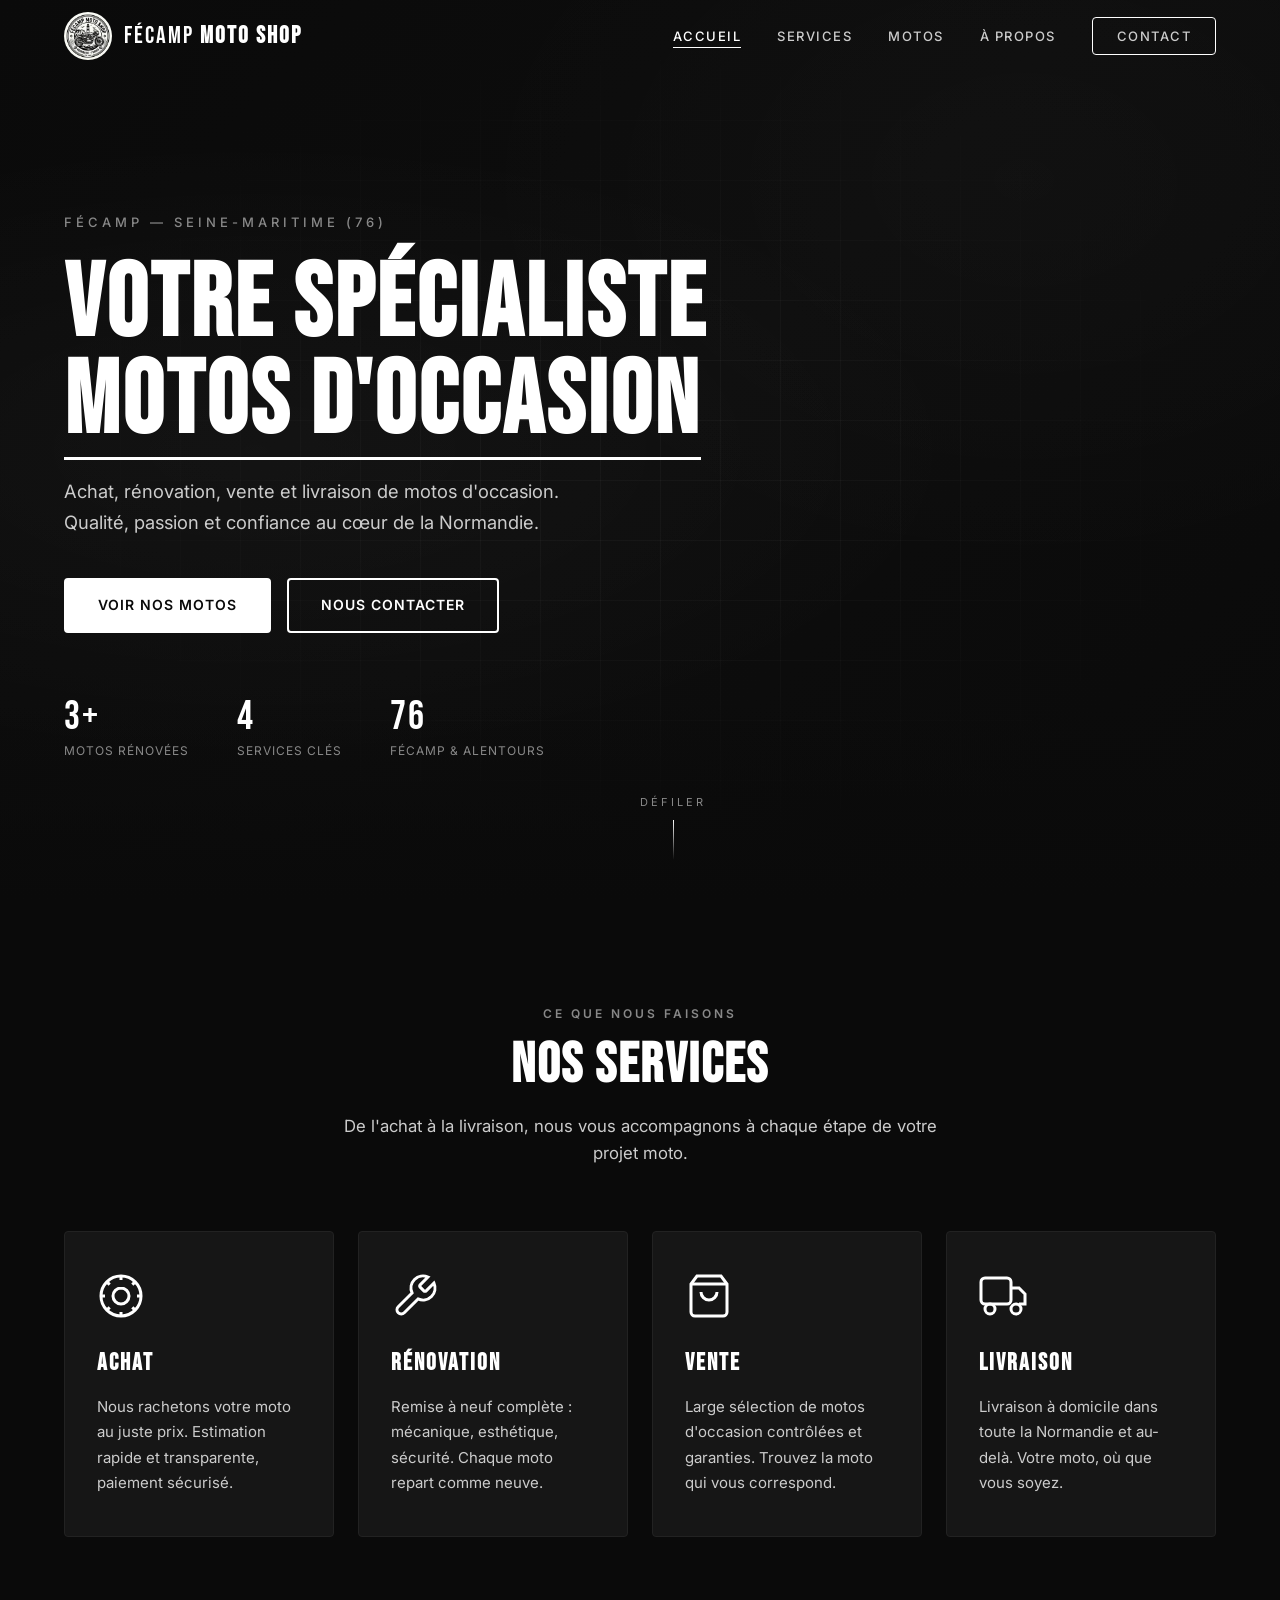
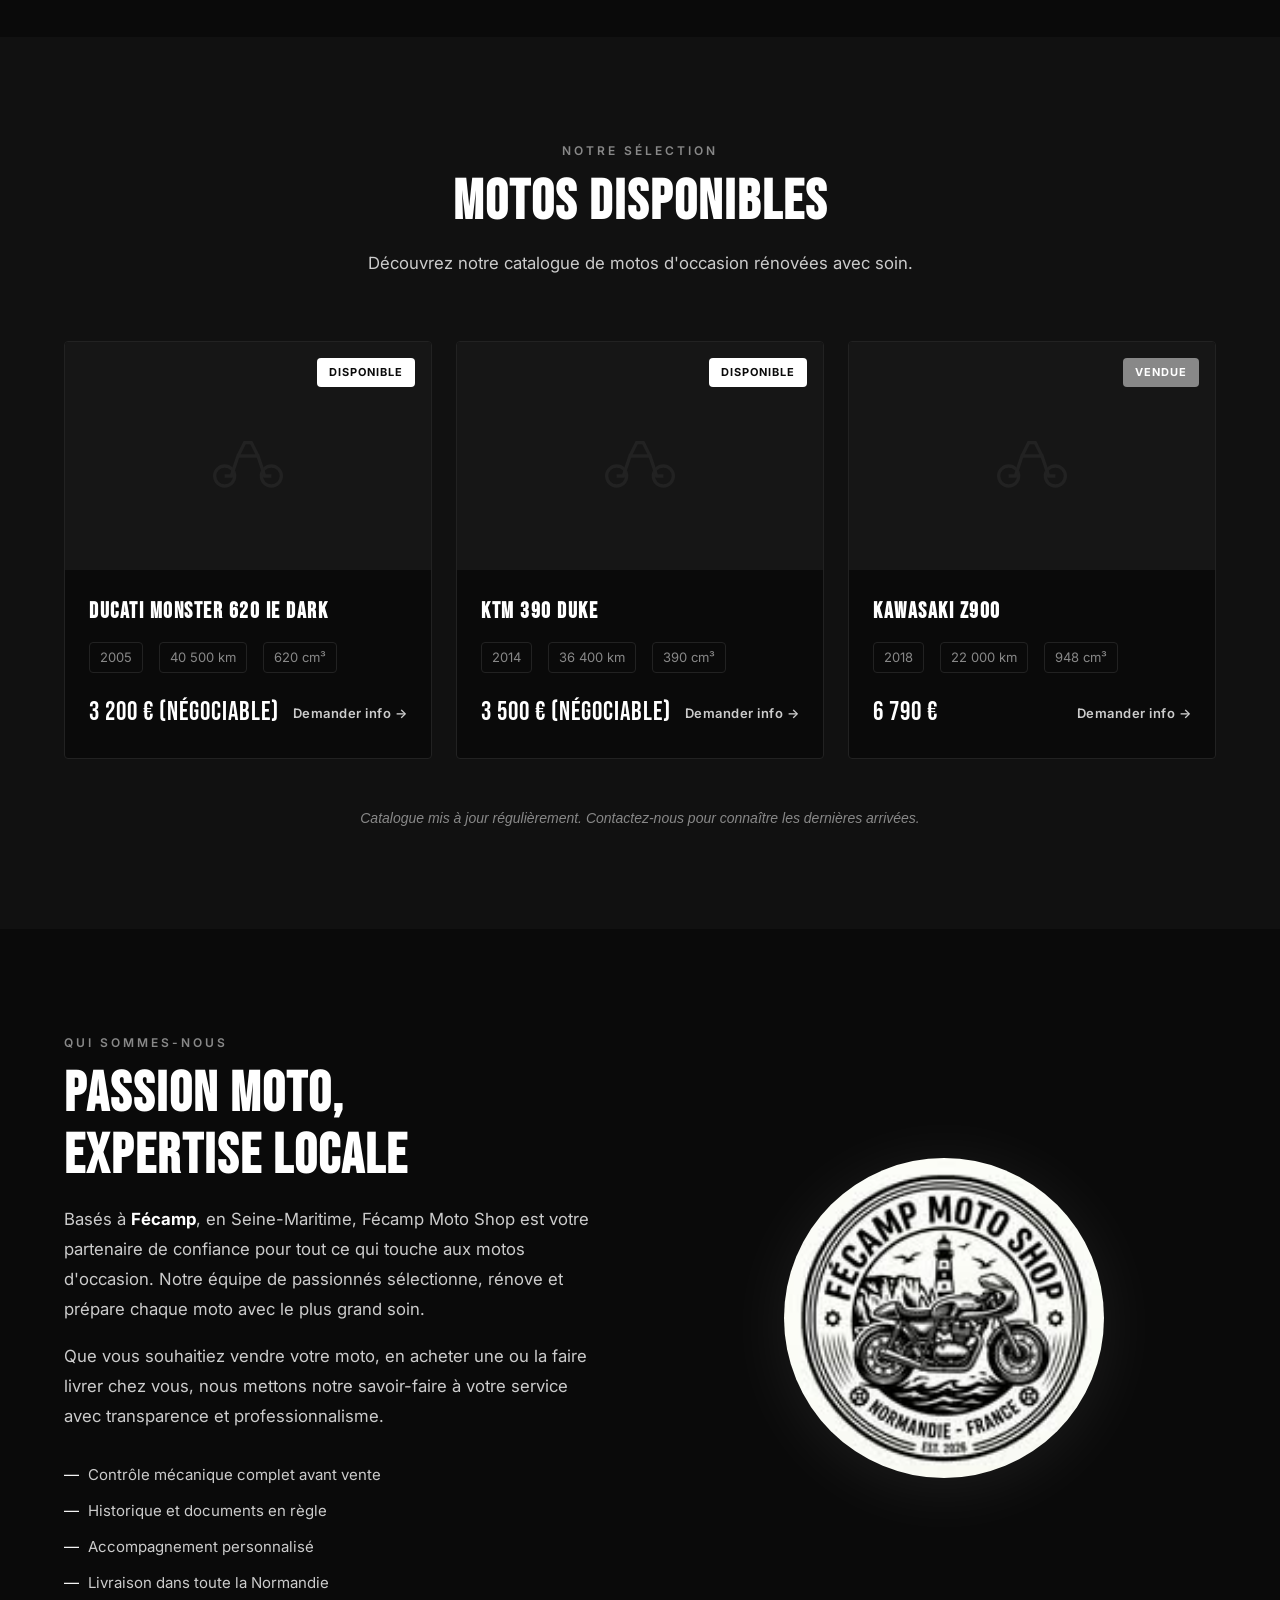
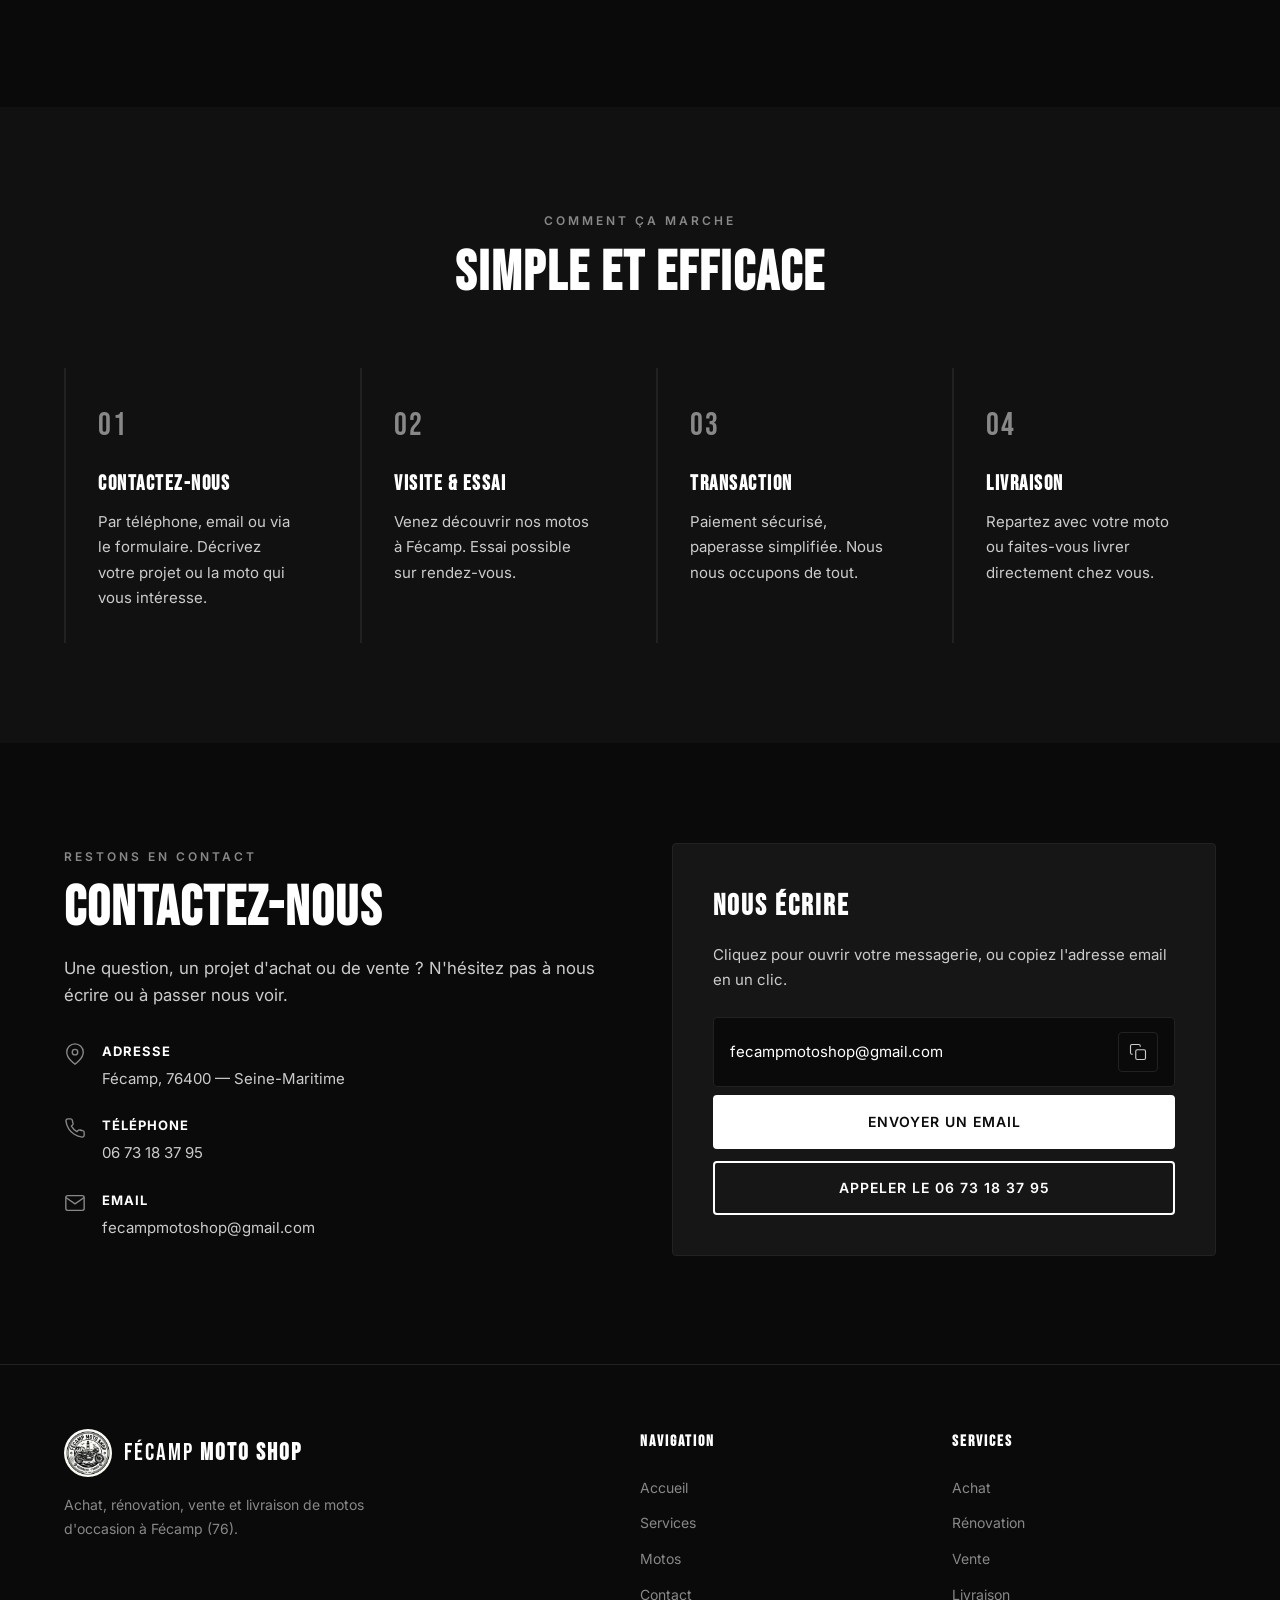
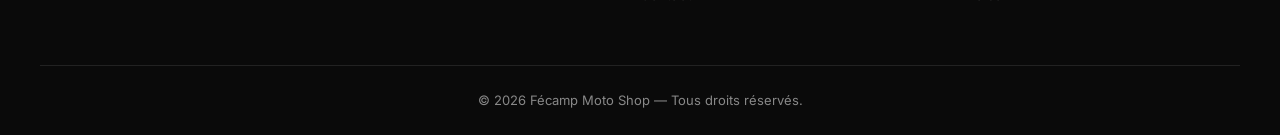
==== commit 53ba0547: "Update index.html with css and js" ====
--- a/index.html
+++ b/index.html
@@ -14,7 +14,7 @@
   <link rel="preconnect" href="https://fonts.googleapis.com">
   <link rel="preconnect" href="https://fonts.gstatic.com" crossorigin>
   <link href="https://fonts.googleapis.com/css2?family=Bebas+Neue&family=Inter:wght@300;400;500;600;700&display=swap" rel="stylesheet">
-  <link rel="stylesheet" href="css/style.css">
+  <link rel="stylesheet" href="style.css">
 </head>
 <body>
 
@@ -361,6 +361,6 @@
     </div>
   </footer>
 
-  <script src="js/main.js"></script>
+  <script src="main.js"></script>
 </body>
 </html>
--- a/style.css
+++ b/style.css
@@ -0,0 +1,1031 @@
+/* =============================================
+   Fécamp Moto Shop — Styles
+   Palette : noir profond & blanc pur
+   ============================================= */
+
+:root {
+  --black: #0a0a0a;
+  --black-soft: #111111;
+  --black-card: #161616;
+  --black-border: #222222;
+  --white: #ffffff;
+  --white-soft: #f5f5f5;
+  --gray: #888888;
+  --gray-light: #cccccc;
+
+  --font-display: 'Bebas Neue', sans-serif;
+  --font-body: 'Inter', sans-serif;
+
+  --header-height: 72px;
+  --transition: 0.3s cubic-bezier(0.4, 0, 0.2, 1);
+  --radius: 4px;
+}
+
+/* Reset */
+*, *::before, *::after {
+  margin: 0;
+  padding: 0;
+  box-sizing: border-box;
+}
+
+html {
+  scroll-behavior: smooth;
+  scroll-padding-top: var(--header-height);
+}
+
+body {
+  font-family: var(--font-body);
+  background: var(--black);
+  color: var(--white);
+  line-height: 1.6;
+  overflow-x: hidden;
+  -webkit-font-smoothing: antialiased;
+}
+
+a {
+  color: inherit;
+  text-decoration: none;
+}
+
+ul { list-style: none; }
+
+img {
+  max-width: 100%;
+  display: block;
+}
+
+.container {
+  width: 100%;
+  max-width: 1200px;
+  margin: 0 auto;
+  padding: 0 24px;
+}
+
+.section {
+  padding: 100px 0;
+}
+
+.section--dark {
+  background: var(--black-soft);
+}
+
+.section__header {
+  text-align: center;
+  max-width: 600px;
+  margin: 0 auto 64px;
+}
+
+.section__tag {
+  display: inline-block;
+  font-size: 0.75rem;
+  font-weight: 600;
+  letter-spacing: 3px;
+  text-transform: uppercase;
+  color: var(--gray);
+  margin-bottom: 12px;
+}
+
+.section__title {
+  font-family: var(--font-display);
+  font-size: clamp(2.5rem, 5vw, 3.5rem);
+  letter-spacing: 2px;
+  line-height: 1.1;
+  margin-bottom: 16px;
+}
+
+.section__desc {
+  color: var(--gray-light);
+  font-size: 1.05rem;
+}
+
+/* Buttons */
+.btn {
+  display: inline-flex;
+  align-items: center;
+  justify-content: center;
+  padding: 14px 32px;
+  font-family: var(--font-body);
+  font-size: 0.875rem;
+  font-weight: 600;
+  letter-spacing: 1px;
+  text-transform: uppercase;
+  border: 2px solid transparent;
+  border-radius: var(--radius);
+  cursor: pointer;
+  transition: var(--transition);
+}
+
+.btn--primary {
+  background: var(--white);
+  color: var(--black);
+  border-color: var(--white);
+}
+
+.btn--primary:hover {
+  background: transparent;
+  color: var(--white);
+}
+
+.btn--outline {
+  background: transparent;
+  color: var(--white);
+  border-color: var(--white);
+}
+
+.btn--outline:hover {
+  background: var(--white);
+  color: var(--black);
+}
+
+.btn--full {
+  width: 100%;
+}
+
+/* =============================================
+   HEADER
+   ============================================= */
+.header {
+  position: fixed;
+  top: 0;
+  left: 0;
+  width: 100%;
+  height: var(--header-height);
+  z-index: 1000;
+  transition: var(--transition);
+}
+
+.header--scrolled {
+  background: rgba(10, 10, 10, 0.95);
+  backdrop-filter: blur(12px);
+  border-bottom: 1px solid var(--black-border);
+}
+
+.nav {
+  display: flex;
+  align-items: center;
+  justify-content: space-between;
+  height: 100%;
+}
+
+.nav__logo {
+  display: flex;
+  align-items: center;
+  gap: 12px;
+  flex-shrink: 0;
+}
+
+.nav__logo-text {
+  font-family: var(--font-display);
+  font-size: 1.5rem;
+  letter-spacing: 2px;
+}
+
+.nav__logo-text strong {
+  color: var(--white);
+}
+
+.logo-img {
+  display: block;
+  border-radius: 50%;
+  object-fit: cover;
+}
+
+.logo-img--nav {
+  width: 48px;
+  height: 48px;
+  transition: var(--transition);
+}
+
+.logo-img--nav:hover {
+  transform: scale(1.05);
+}
+
+.logo-img--about {
+  width: 100%;
+  max-width: 320px;
+  height: auto;
+  aspect-ratio: 1;
+  margin: 0 auto;
+  filter: drop-shadow(0 8px 32px rgba(255, 255, 255, 0.08));
+}
+
+.logo-img--footer {
+  width: 48px;
+  height: 48px;
+  flex-shrink: 0;
+  transition: var(--transition);
+}
+
+.logo-img--footer:hover {
+  transform: scale(1.05);
+}
+
+.nav__menu {
+  display: flex;
+  align-items: center;
+  gap: 36px;
+}
+
+.nav__link {
+  font-size: 0.8125rem;
+  font-weight: 500;
+  letter-spacing: 1.5px;
+  text-transform: uppercase;
+  color: var(--gray-light);
+  transition: var(--transition);
+  position: relative;
+}
+
+.nav__link::after {
+  content: '';
+  position: absolute;
+  bottom: -4px;
+  left: 0;
+  width: 0;
+  height: 1px;
+  background: var(--white);
+  transition: var(--transition);
+}
+
+.nav__link:hover,
+.nav__link--active {
+  color: var(--white);
+}
+
+.nav__link:hover::after,
+.nav__link--active::after {
+  width: 100%;
+}
+
+.nav__link--cta {
+  padding: 10px 24px;
+  border: 1px solid var(--white);
+  border-radius: var(--radius);
+}
+
+.nav__link--cta::after { display: none; }
+
+.nav__link--cta:hover {
+  background: var(--white);
+  color: var(--black);
+}
+
+.nav__toggle {
+  display: none;
+  flex-direction: column;
+  gap: 5px;
+  background: none;
+  border: none;
+  cursor: pointer;
+  padding: 4px;
+}
+
+.nav__toggle span {
+  display: block;
+  width: 24px;
+  height: 2px;
+  background: var(--white);
+  transition: var(--transition);
+}
+
+.nav__toggle--open span:nth-child(1) {
+  transform: rotate(45deg) translate(5px, 5px);
+}
+
+.nav__toggle--open span:nth-child(2) {
+  opacity: 0;
+}
+
+.nav__toggle--open span:nth-child(3) {
+  transform: rotate(-45deg) translate(5px, -5px);
+}
+
+/* =============================================
+   HERO
+   ============================================= */
+.hero {
+  position: relative;
+  min-height: 100vh;
+  display: flex;
+  align-items: center;
+  overflow: hidden;
+}
+
+.hero__bg {
+  position: absolute;
+  inset: 0;
+  background:
+    radial-gradient(ellipse at 20% 50%, rgba(255,255,255,0.03) 0%, transparent 50%),
+    radial-gradient(ellipse at 80% 20%, rgba(255,255,255,0.02) 0%, transparent 40%),
+    linear-gradient(135deg, var(--black) 0%, #0d0d0d 50%, var(--black) 100%);
+}
+
+.hero__bg::before {
+  content: '';
+  position: absolute;
+  inset: 0;
+  background-image:
+    linear-gradient(rgba(255,255,255,0.03) 1px, transparent 1px),
+    linear-gradient(90deg, rgba(255,255,255,0.03) 1px, transparent 1px);
+  background-size: 60px 60px;
+  mask-image: radial-gradient(ellipse at center, black 20%, transparent 70%);
+}
+
+.hero__overlay {
+  position: absolute;
+  bottom: 0;
+  left: 0;
+  right: 0;
+  height: 200px;
+  background: linear-gradient(transparent, var(--black));
+}
+
+.hero__content {
+  position: relative;
+  z-index: 2;
+  padding-top: var(--header-height);
+}
+
+.hero__tag {
+  font-size: 0.8125rem;
+  font-weight: 500;
+  letter-spacing: 4px;
+  text-transform: uppercase;
+  color: var(--gray);
+  margin-bottom: 24px;
+  opacity: 0;
+  animation: fadeUp 0.8s 0.2s forwards;
+}
+
+.hero__title {
+  font-family: var(--font-display);
+  font-size: clamp(3.5rem, 8vw, 7rem);
+  line-height: 0.95;
+  letter-spacing: 3px;
+  margin-bottom: 24px;
+  opacity: 0;
+  animation: fadeUp 0.8s 0.4s forwards;
+}
+
+.hero__title-accent {
+  color: var(--white);
+  position: relative;
+}
+
+.hero__title-accent::after {
+  content: '';
+  position: absolute;
+  bottom: 4px;
+  left: 0;
+  width: 100%;
+  height: 3px;
+  background: var(--white);
+}
+
+.hero__subtitle {
+  font-size: clamp(1rem, 2vw, 1.15rem);
+  color: var(--gray-light);
+  max-width: 540px;
+  margin-bottom: 40px;
+  line-height: 1.7;
+  opacity: 0;
+  animation: fadeUp 0.8s 0.6s forwards;
+}
+
+.hero__actions {
+  display: flex;
+  gap: 16px;
+  flex-wrap: wrap;
+  margin-bottom: 64px;
+  opacity: 0;
+  animation: fadeUp 0.8s 0.8s forwards;
+}
+
+.hero__stats {
+  display: flex;
+  gap: 48px;
+  flex-wrap: wrap;
+  opacity: 0;
+  animation: fadeUp 0.8s 1s forwards;
+}
+
+.hero__stat {
+  display: flex;
+  flex-direction: column;
+}
+
+.hero__stat-number {
+  font-family: var(--font-display);
+  font-size: 2.5rem;
+  letter-spacing: 2px;
+  line-height: 1;
+}
+
+.hero__stat-label {
+  font-size: 0.75rem;
+  color: var(--gray);
+  letter-spacing: 1px;
+  text-transform: uppercase;
+  margin-top: 4px;
+}
+
+.hero__scroll {
+  position: absolute;
+  bottom: 40px;
+  left: 50%;
+  transform: translateX(-50%);
+  display: flex;
+  flex-direction: column;
+  align-items: center;
+  gap: 8px;
+  z-index: 2;
+  opacity: 0;
+  animation: fadeUp 0.8s 1.2s forwards;
+}
+
+.hero__scroll span {
+  font-size: 0.6875rem;
+  letter-spacing: 3px;
+  text-transform: uppercase;
+  color: var(--gray);
+}
+
+.hero__scroll-line {
+  width: 1px;
+  height: 40px;
+  background: linear-gradient(var(--white), transparent);
+  animation: scrollLine 2s infinite;
+}
+
+@keyframes fadeUp {
+  from {
+    opacity: 0;
+    transform: translateY(30px);
+  }
+  to {
+    opacity: 1;
+    transform: translateY(0);
+  }
+}
+
+@keyframes scrollLine {
+  0%, 100% { opacity: 0.3; transform: scaleY(0.5); transform-origin: top; }
+  50% { opacity: 1; transform: scaleY(1); transform-origin: top; }
+}
+
+/* =============================================
+   SERVICES
+   ============================================= */
+.services__grid {
+  display: grid;
+  grid-template-columns: repeat(auto-fit, minmax(260px, 1fr));
+  gap: 24px;
+}
+
+.service-card {
+  background: var(--black-card);
+  border: 1px solid var(--black-border);
+  border-radius: var(--radius);
+  padding: 40px 32px;
+  transition: var(--transition);
+  opacity: 0;
+  transform: translateY(30px);
+}
+
+.service-card--visible {
+  opacity: 1;
+  transform: translateY(0);
+}
+
+.service-card:hover {
+  border-color: var(--gray);
+  transform: translateY(-4px);
+}
+
+.service-card__icon {
+  width: 48px;
+  height: 48px;
+  margin-bottom: 24px;
+  color: var(--white);
+}
+
+.service-card__icon svg {
+  width: 100%;
+  height: 100%;
+}
+
+.service-card__title {
+  font-family: var(--font-display);
+  font-size: 1.5rem;
+  letter-spacing: 2px;
+  margin-bottom: 12px;
+}
+
+.service-card__text {
+  color: var(--gray-light);
+  font-size: 0.9375rem;
+  line-height: 1.7;
+}
+
+/* =============================================
+   MOTOS
+   ============================================= */
+.motos__grid {
+  display: grid;
+  grid-template-columns: repeat(auto-fit, minmax(280px, 1fr));
+  gap: 24px;
+}
+
+.moto-card {
+  background: var(--black);
+  border: 1px solid var(--black-border);
+  border-radius: var(--radius);
+  overflow: hidden;
+  transition: var(--transition);
+  opacity: 0;
+  transform: translateY(30px);
+}
+
+.moto-card--visible {
+  opacity: 1;
+  transform: translateY(0);
+}
+
+.moto-card:hover {
+  border-color: var(--gray);
+  transform: translateY(-4px);
+}
+
+.moto-card__image {
+  position: relative;
+  aspect-ratio: 16 / 10;
+  background: var(--black-card);
+  overflow: hidden;
+}
+
+.moto-card__placeholder {
+  display: flex;
+  align-items: center;
+  justify-content: center;
+  height: 100%;
+  color: var(--black-border);
+}
+
+.moto-card__placeholder svg {
+  width: 80px;
+  height: 80px;
+}
+
+.moto-card__badge {
+  position: absolute;
+  top: 16px;
+  right: 16px;
+  background: var(--white);
+  color: var(--black);
+  font-size: 0.6875rem;
+  font-weight: 700;
+  letter-spacing: 1px;
+  text-transform: uppercase;
+  padding: 6px 12px;
+  border-radius: var(--radius);
+}
+
+.moto-card__badge--sold {
+  background: var(--gray);
+  color: var(--white);
+}
+
+.moto-card__body {
+  padding: 24px;
+}
+
+.moto-card__name {
+  font-family: var(--font-display);
+  font-size: 1.4rem;
+  letter-spacing: 1.5px;
+  margin-bottom: 12px;
+}
+
+.moto-card__specs {
+  display: flex;
+  gap: 16px;
+  margin-bottom: 20px;
+}
+
+.moto-card__specs li {
+  font-size: 0.8125rem;
+  color: var(--gray);
+  padding: 4px 10px;
+  border: 1px solid var(--black-border);
+  border-radius: var(--radius);
+}
+
+.moto-card__footer {
+  display: flex;
+  align-items: center;
+  justify-content: space-between;
+}
+
+.moto-card__price {
+  font-family: var(--font-display);
+  font-size: 1.6rem;
+  letter-spacing: 1px;
+}
+
+.moto-card__link {
+  font-size: 0.8125rem;
+  font-weight: 600;
+  letter-spacing: 0.5px;
+  color: var(--gray-light);
+  transition: var(--transition);
+}
+
+.moto-card__link:hover {
+  color: var(--white);
+}
+
+.motos__note {
+  text-align: center;
+  color: var(--gray);
+  font-size: 0.875rem;
+  margin-top: 48px;
+  font-style: italic;
+}
+
+/* =============================================
+   ABOUT
+   ============================================= */
+.about__grid {
+  display: grid;
+  grid-template-columns: 1fr 1fr;
+  gap: 64px;
+  align-items: center;
+}
+
+.about__text {
+  color: var(--gray-light);
+  margin-bottom: 16px;
+  font-size: 1.05rem;
+  line-height: 1.8;
+}
+
+.about__text strong {
+  color: var(--white);
+}
+
+.about__list {
+  margin-top: 32px;
+}
+
+.about__list li {
+  position: relative;
+  padding-left: 24px;
+  margin-bottom: 12px;
+  color: var(--gray-light);
+  font-size: 0.9375rem;
+}
+
+.about__list li::before {
+  content: '—';
+  position: absolute;
+  left: 0;
+  color: var(--white);
+}
+
+.about__visual {
+  display: flex;
+  justify-content: center;
+  align-items: center;
+}
+
+/* =============================================
+   PROCESS
+   ============================================= */
+.process__steps {
+  display: grid;
+  grid-template-columns: repeat(auto-fit, minmax(240px, 1fr));
+  gap: 32px;
+}
+
+.process__step {
+  padding: 32px;
+  border-left: 2px solid var(--black-border);
+  transition: var(--transition);
+  opacity: 0;
+  transform: translateY(20px);
+}
+
+.process__step--visible {
+  opacity: 1;
+  transform: translateY(0);
+}
+
+.process__step:hover {
+  border-left-color: var(--white);
+}
+
+.process__number {
+  font-family: var(--font-display);
+  font-size: 2rem;
+  letter-spacing: 2px;
+  color: var(--gray);
+  display: block;
+  margin-bottom: 16px;
+}
+
+.process__step h3 {
+  font-family: var(--font-display);
+  font-size: 1.3rem;
+  letter-spacing: 1.5px;
+  margin-bottom: 8px;
+}
+
+.process__step p {
+  color: var(--gray-light);
+  font-size: 0.9375rem;
+  line-height: 1.7;
+}
+
+/* =============================================
+   CONTACT
+   ============================================= */
+.contact__grid {
+  display: grid;
+  grid-template-columns: 1fr 1fr;
+  gap: 64px;
+  align-items: start;
+}
+
+.contact__desc {
+  color: var(--gray-light);
+  margin-bottom: 32px;
+  font-size: 1.05rem;
+}
+
+.contact__details li {
+  display: flex;
+  align-items: flex-start;
+  gap: 16px;
+  margin-bottom: 24px;
+}
+
+.contact__details svg {
+  width: 22px;
+  height: 22px;
+  flex-shrink: 0;
+  margin-top: 2px;
+  color: var(--gray);
+}
+
+.contact__details strong {
+  display: block;
+  font-size: 0.8125rem;
+  letter-spacing: 1px;
+  text-transform: uppercase;
+  margin-bottom: 4px;
+}
+
+.contact__details span,
+.contact__link {
+  color: var(--gray-light);
+  font-size: 0.9375rem;
+  transition: var(--transition);
+}
+
+.contact__link:hover {
+  color: var(--white);
+}
+
+.contact__actions {
+  background: var(--black-card);
+  border: 1px solid var(--black-border);
+  border-radius: var(--radius);
+  padding: 40px;
+}
+
+.contact__actions-title {
+  font-family: var(--font-display);
+  font-size: 1.8rem;
+  letter-spacing: 2px;
+  margin-bottom: 12px;
+}
+
+.contact__actions-desc {
+  color: var(--gray-light);
+  font-size: 0.9375rem;
+  margin-bottom: 24px;
+  line-height: 1.7;
+}
+
+.contact__email-box {
+  display: flex;
+  align-items: center;
+  gap: 12px;
+  background: var(--black);
+  border: 1px solid var(--black-border);
+  border-radius: var(--radius);
+  padding: 14px 16px;
+  margin-bottom: 8px;
+}
+
+.contact__email {
+  flex: 1;
+  font-size: 0.9375rem;
+  color: var(--white);
+  word-break: break-all;
+}
+
+.contact__copy-btn {
+  display: flex;
+  align-items: center;
+  justify-content: center;
+  width: 40px;
+  height: 40px;
+  flex-shrink: 0;
+  background: transparent;
+  border: 1px solid var(--black-border);
+  border-radius: var(--radius);
+  color: var(--gray-light);
+  cursor: pointer;
+  transition: var(--transition);
+}
+
+.contact__copy-btn:hover {
+  border-color: var(--white);
+  color: var(--white);
+}
+
+.contact__copy-btn--copied {
+  border-color: var(--white);
+  color: var(--white);
+}
+
+.contact__copy-feedback {
+  display: none;
+  font-size: 0.8125rem;
+  color: var(--gray-light);
+  margin-bottom: 24px;
+}
+
+.contact__copy-feedback--visible {
+  display: block;
+  animation: fadeUp 0.4s forwards;
+}
+
+.contact__buttons {
+  display: flex;
+  flex-direction: column;
+  gap: 12px;
+}
+
+/* =============================================
+   FOOTER
+   ============================================= */
+.footer {
+  border-top: 1px solid var(--black-border);
+  padding-top: 64px;
+}
+
+.footer__grid {
+  display: grid;
+  grid-template-columns: 2fr 1fr 1fr;
+  gap: 48px;
+  padding-bottom: 48px;
+}
+
+.footer__logo {
+  display: inline-flex;
+  align-items: center;
+  gap: 12px;
+  margin-bottom: 16px;
+}
+
+.footer__logo-text {
+  font-family: var(--font-display);
+  font-size: 1.5rem;
+  letter-spacing: 2px;
+}
+
+.footer__logo-text strong {
+  color: var(--white);
+}
+
+.footer__brand p {
+  color: var(--gray);
+  font-size: 0.875rem;
+  max-width: 300px;
+  line-height: 1.7;
+}
+
+.footer__links h4 {
+  font-family: var(--font-display);
+  font-size: 1rem;
+  letter-spacing: 2px;
+  margin-bottom: 20px;
+}
+
+.footer__links li {
+  margin-bottom: 10px;
+}
+
+.footer__links a {
+  color: var(--gray);
+  font-size: 0.875rem;
+  transition: var(--transition);
+}
+
+.footer__links a:hover {
+  color: var(--white);
+}
+
+.footer__bottom {
+  border-top: 1px solid var(--black-border);
+  padding: 24px 0;
+  text-align: center;
+}
+
+.footer__bottom p {
+  color: var(--gray);
+  font-size: 0.8125rem;
+}
+
+/* =============================================
+   RESPONSIVE
+   ============================================= */
+@media (max-width: 968px) {
+  .about__grid,
+  .contact__grid {
+    grid-template-columns: 1fr;
+    gap: 48px;
+  }
+
+  .about__visual {
+    order: -1;
+  }
+
+  .footer__grid {
+    grid-template-columns: 1fr 1fr;
+  }
+}
+
+@media (max-width: 768px) {
+  .section {
+    padding: 72px 0;
+  }
+
+  .nav__toggle {
+    display: flex;
+  }
+
+  .nav__menu {
+    position: fixed;
+    top: 0;
+    right: -100%;
+    width: 80%;
+    max-width: 320px;
+    height: 100vh;
+    background: var(--black-soft);
+    flex-direction: column;
+    justify-content: center;
+    gap: 32px;
+    padding: 40px;
+    border-left: 1px solid var(--black-border);
+    transition: var(--transition);
+  }
+
+  .nav__menu--open {
+    right: 0;
+  }
+
+  .hero__stats {
+    gap: 32px;
+  }
+
+  .hero__scroll {
+    display: none;
+  }
+
+  .contact__actions {
+    padding: 28px;
+  }
+
+  .footer__grid {
+    grid-template-columns: 1fr;
+    gap: 32px;
+  }
+}
+
+@media (max-width: 480px) {
+  .hero__actions {
+    flex-direction: column;
+  }
+
+  .hero__actions .btn {
+    width: 100%;
+  }
+
+  .hero__stats {
+    flex-direction: column;
+    gap: 24px;
+  }
+}
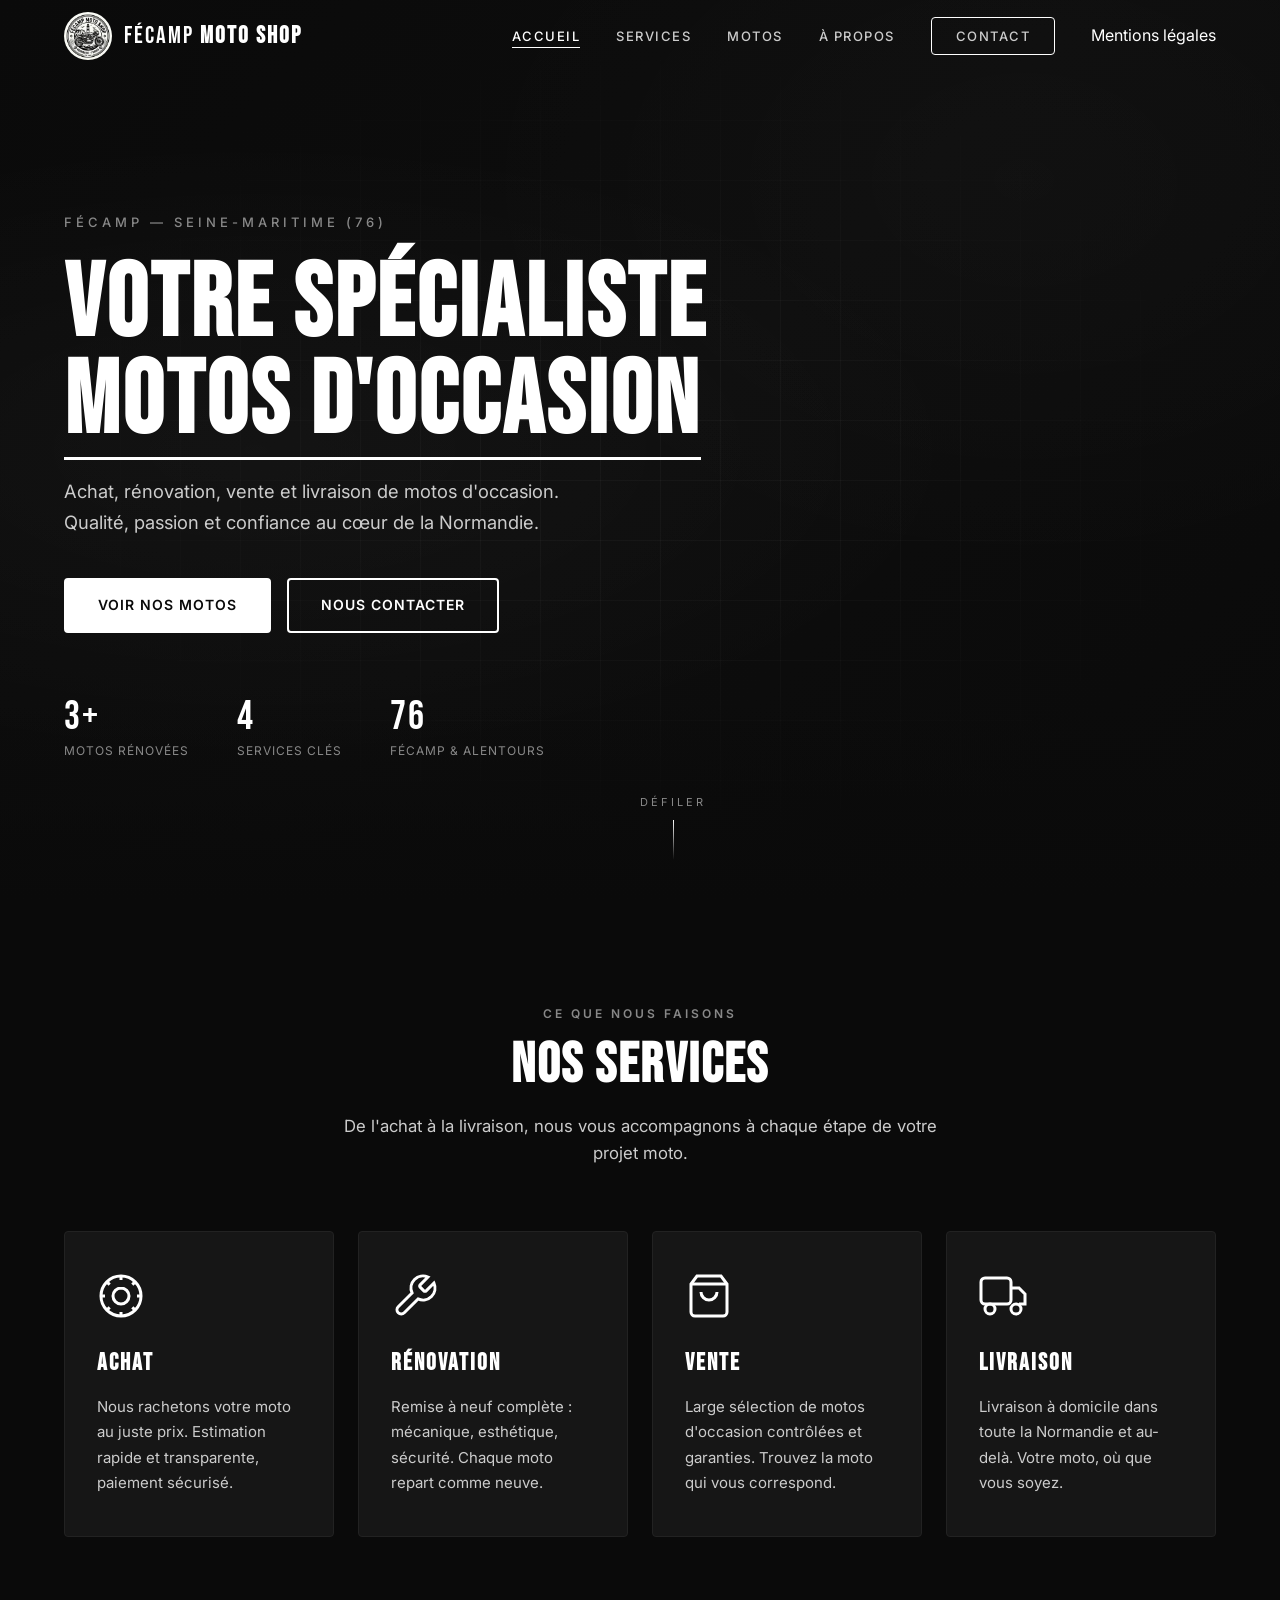
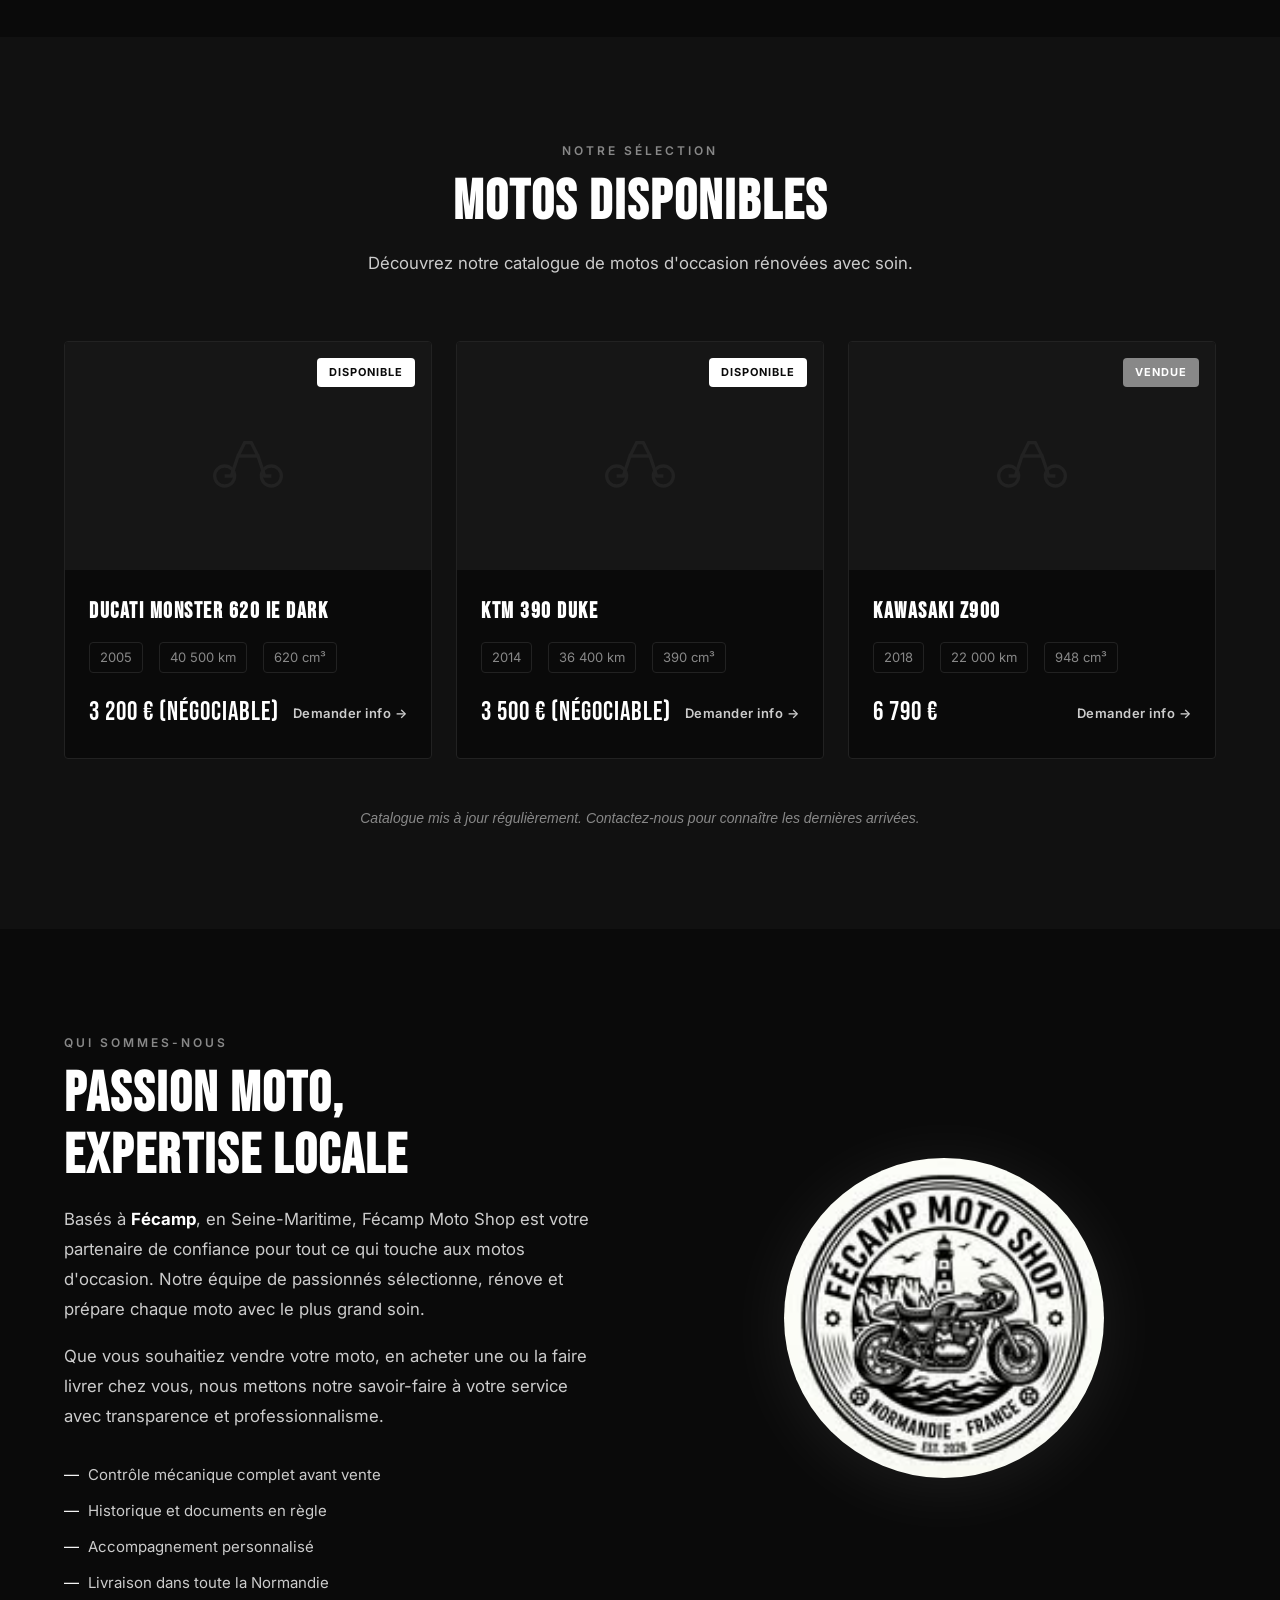
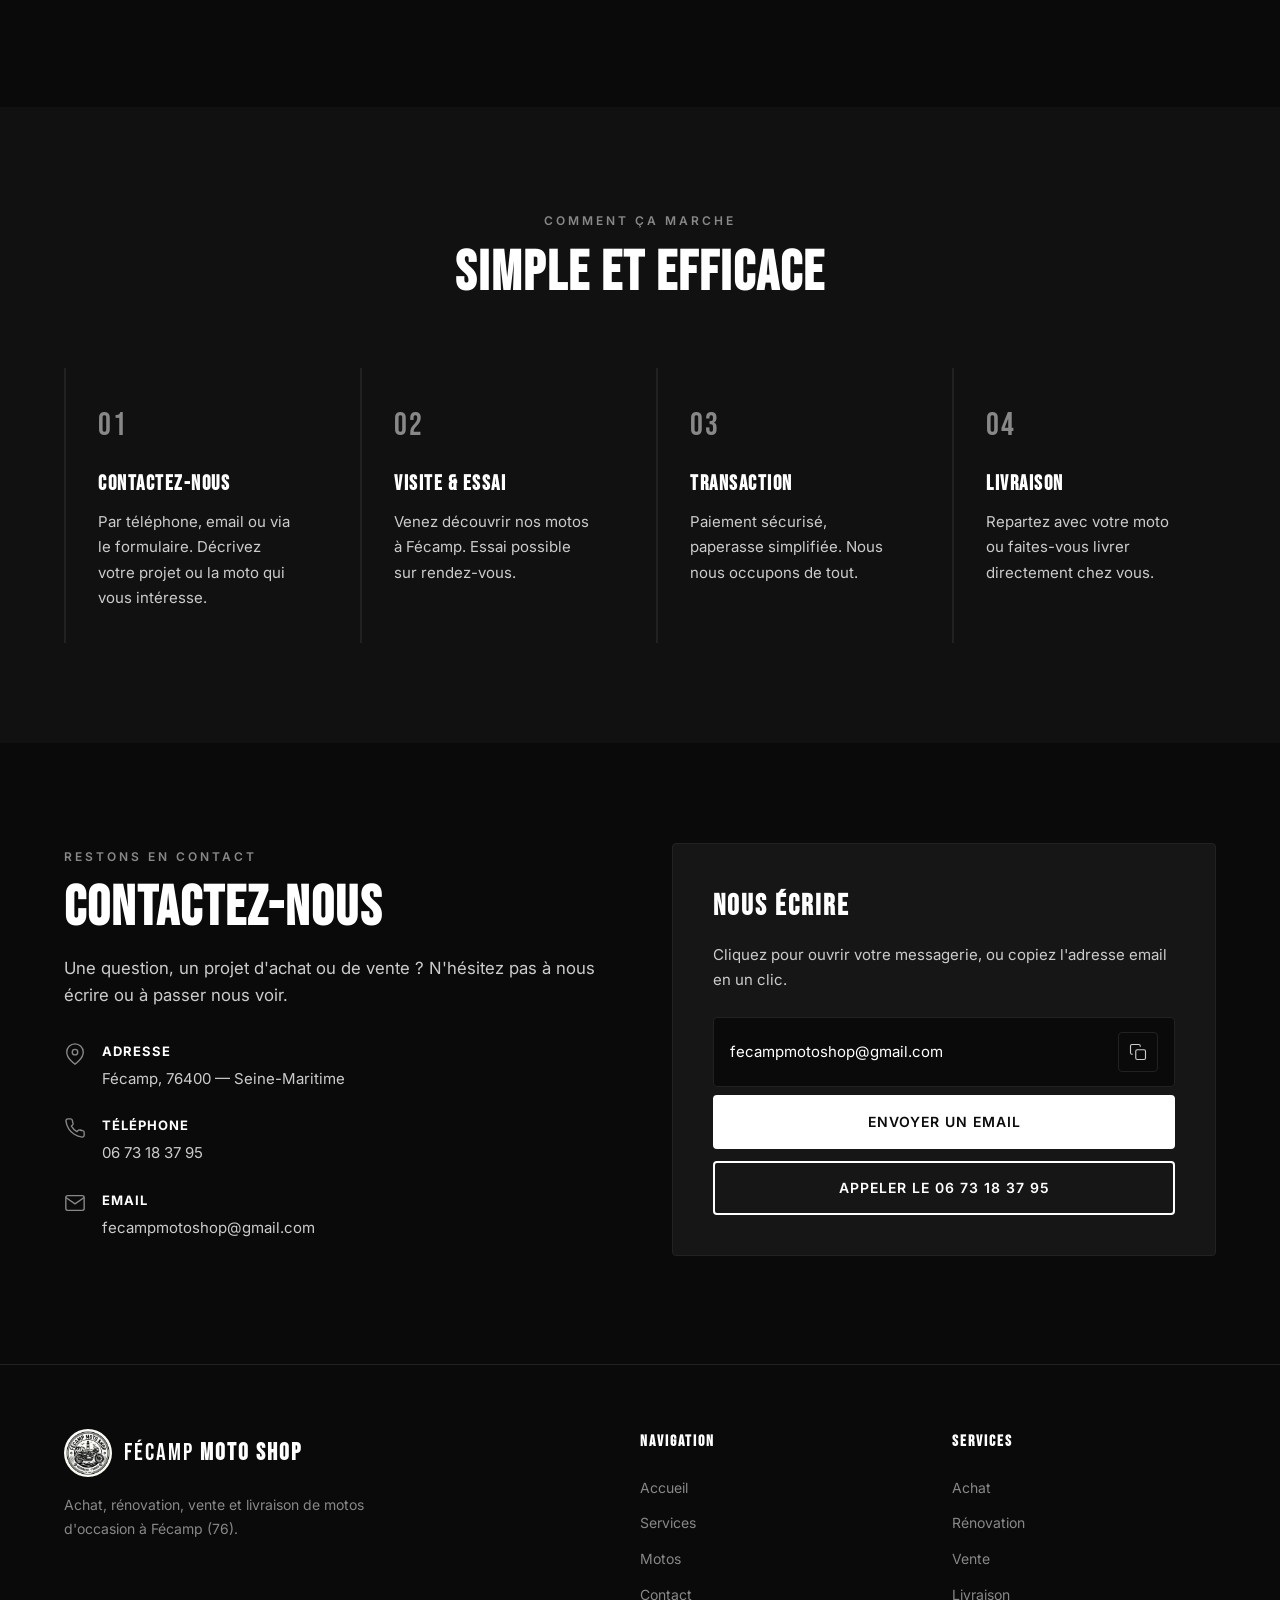
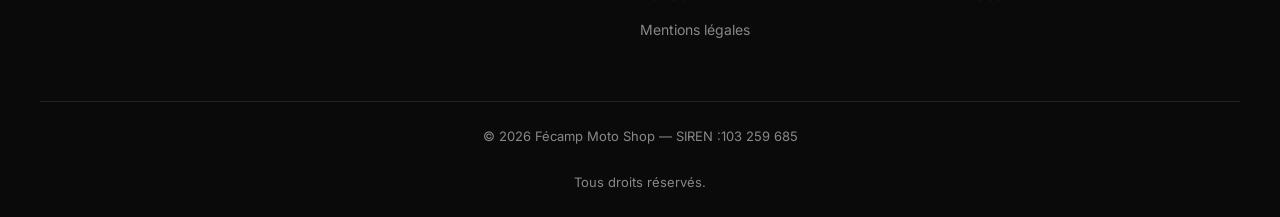
==== commit 41064005: "Add Legal Page Add Legal Page" ====
--- a/index.html
+++ b/index.html
@@ -1,366 +1,369 @@
-<!DOCTYPE html>
-<html lang="fr">
-<head>
-  <meta charset="UTF-8">
-  <meta name="viewport" content="width=device-width, initial-scale=1.0">
-  <meta name="description" content="Fécamp Moto Shop — Achat, rénovation, vente et livraison de motos d'occasion à Fécamp (76).">
-  <title>Fécamp Moto Shop — Motos d'occasion à Fécamp</title>
-  <link rel="icon" href="favicon.ico" sizes="any">
-  <link rel="icon" type="image/png" sizes="32x32" href="favicon-32x32.png">
-  <link rel="icon" type="image/png" sizes="16x16" href="favicon-16x16.png">
-  <link rel="apple-touch-icon" sizes="180x180" href="apple-touch-icon.png">
-  <meta property="og:image" content="FecampMotoShop.jpg">
-  <meta property="og:title" content="Fécamp Moto Shop — Motos d'occasion à Fécamp">
-  <link rel="preconnect" href="https://fonts.googleapis.com">
-  <link rel="preconnect" href="https://fonts.gstatic.com" crossorigin>
-  <link href="https://fonts.googleapis.com/css2?family=Bebas+Neue&family=Inter:wght@300;400;500;600;700&display=swap" rel="stylesheet">
-  <link rel="stylesheet" href="style.css">
-</head>
-<body>
-
-  <!-- Navigation -->
-  <header class="header" id="header">
-    <nav class="nav container">
-      <a href="#accueil" class="nav__logo">
-        <img src="FecampMotoShop.jpg" alt="" class="logo-img logo-img--nav" width="48" height="48">
-        <span class="nav__logo-text">Fécamp <strong>Moto Shop</strong></span>
-      </a>
-      <button class="nav__toggle" id="navToggle" aria-label="Ouvrir le menu">
-        <span></span>
-        <span></span>
-        <span></span>
-      </button>
-      <ul class="nav__menu" id="navMenu">
-        <li><a href="#accueil" class="nav__link">Accueil</a></li>
-        <li><a href="#services" class="nav__link">Services</a></li>
-        <li><a href="#motos" class="nav__link">Motos</a></li>
-        <li><a href="#apropos" class="nav__link">À propos</a></li>
-        <li><a href="#contact" class="nav__link nav__link--cta">Contact</a></li>
-      </ul>
-    </nav>
-  </header>
-
-  <!-- Hero -->
-  <section class="hero" id="accueil">
-    <div class="hero__bg"></div>
-    <div class="hero__overlay"></div>
-    <div class="hero__content container">
-      <p class="hero__tag">Fécamp — Seine-Maritime (76)</p>
-      <h1 class="hero__title">
-        Votre spécialiste<br>
-        <span class="hero__title-accent">motos d'occasion</span>
-      </h1>
-      <p class="hero__subtitle">
-        Achat, rénovation, vente et livraison de motos d'occasion.<br>
-        Qualité, passion et confiance au cœur de la Normandie.
-      </p>
-      <div class="hero__actions">
-        <a href="#motos" class="btn btn--primary">Voir nos motos</a>
-        <a href="#contact" class="btn btn--outline">Nous contacter</a>
-      </div>
-      <div class="hero__stats">
-        <div class="hero__stat">
-          <span class="hero__stat-number">3+</span>
-          <span class="hero__stat-label">Motos rénovées</span>
-        </div>
-        <div class="hero__stat">
-          <span class="hero__stat-number">4</span>
-          <span class="hero__stat-label">Services clés</span>
-        </div>
-        <div class="hero__stat">
-          <span class="hero__stat-number">76</span>
-          <span class="hero__stat-label">Fécamp & alentours</span>
-        </div>
-      </div>
-    </div>
-    <div class="hero__scroll">
-      <span>Défiler</span>
-      <div class="hero__scroll-line"></div>
-    </div>
-  </section>
-
-  <!-- Services -->
-  <section class="services section" id="services">
-    <div class="container">
-      <div class="section__header">
-        <span class="section__tag">Ce que nous faisons</span>
-        <h2 class="section__title">Nos services</h2>
-        <p class="section__desc">De l'achat à la livraison, nous vous accompagnons à chaque étape de votre projet moto.</p>
-      </div>
-      <div class="services__grid">
-        <article class="service-card">
-          <div class="service-card__icon">
-            <svg viewBox="0 0 24 24" fill="none" stroke="currentColor" stroke-width="1.5">
-              <path d="M12 8c-2.21 0-4 1.79-4 4s1.79 4 4 4 4-1.79 4-4-1.79-4-4-4z"/>
-              <path d="M12 2v2M12 20v2M4.93 4.93l1.41 1.41M17.66 17.66l1.41 1.41M2 12h2M20 12h2M4.93 19.07l1.41-1.41M17.66 6.34l1.41-1.41"/>
-              <circle cx="12" cy="12" r="10"/>
-            </svg>
-          </div>
-          <h3 class="service-card__title">Achat</h3>
-          <p class="service-card__text">Nous rachetons votre moto au juste prix. Estimation rapide et transparente, paiement sécurisé.</p>
-        </article>
-        <article class="service-card">
-          <div class="service-card__icon">
-            <svg viewBox="0 0 24 24" fill="none" stroke="currentColor" stroke-width="1.5">
-              <path d="M14.7 6.3a1 1 0 000 1.4l1.6 1.6a1 1 0 001.4 0l3.77-3.77a6 6 0 01-7.94 7.94l-6.91 6.91a2.12 2.12 0 01-3-3l6.91-6.91a6 6 0 017.94-7.94l-3.76 3.76z"/>
-            </svg>
-          </div>
-          <h3 class="service-card__title">Rénovation</h3>
-          <p class="service-card__text">Remise à neuf complète : mécanique, esthétique, sécurité. Chaque moto repart comme neuve.</p>
-        </article>
-        <article class="service-card">
-          <div class="service-card__icon">
-            <svg viewBox="0 0 24 24" fill="none" stroke="currentColor" stroke-width="1.5">
-              <path d="M6 2L3 6v14a2 2 0 002 2h14a2 2 0 002-2V6l-3-4z"/>
-              <line x1="3" y1="6" x2="21" y2="6"/>
-              <path d="M16 10a4 4 0 01-8 0"/>
-            </svg>
-          </div>
-          <h3 class="service-card__title">Vente</h3>
-          <p class="service-card__text">Large sélection de motos d'occasion contrôlées et garanties. Trouvez la moto qui vous correspond.</p>
-        </article>
-        <article class="service-card">
-          <div class="service-card__icon">
-            <svg viewBox="0 0 24 24" fill="none" stroke="currentColor" stroke-width="1.5">
-              <rect x="1" y="3" width="15" height="13" rx="2"/>
-              <path d="M16 8h4l3 3v5h-3"/>
-              <circle cx="5.5" cy="18.5" r="2.5"/>
-              <circle cx="18.5" cy="18.5" r="2.5"/>
-            </svg>
-          </div>
-          <h3 class="service-card__title">Livraison</h3>
-          <p class="service-card__text">Livraison à domicile dans toute la Normandie et au-delà. Votre moto, où que vous soyez.</p>
-        </article>
-      </div>
-    </div>
-  </section>
-
-  <!-- Motos -->
-  <section class="motos section section--dark" id="motos">
-    <div class="container">
-      <div class="section__header">
-        <span class="section__tag">Notre sélection</span>
-        <h2 class="section__title">Motos disponibles</h2>
-        <p class="section__desc">Découvrez notre catalogue de motos d'occasion rénovées avec soin.</p>
-      </div>
-      <div class="motos__grid">
-        <article class="moto-card">
-          <div class="moto-card__image">
-            <div class="moto-card__placeholder">
-              <svg viewBox="0 0 24 24" fill="none" stroke="currentColor" stroke-width="1">
-                <circle cx="5" cy="18" r="3"/><circle cx="19" cy="18" r="3"/>
-                <path d="M5 18h2l2-6h6l2 6h2M9 12l2-4h2l2 4"/>
-              </svg>
-            </div>
-            <span class="moto-card__badge">Disponible</span>
-          </div>
-          <div class="moto-card__body">
-            <h3 class="moto-card__name">Ducati Monster 620 ie Dark</h3>
-            <ul class="moto-card__specs">
-              <li>2005</li>
-              <li>40 500 km</li>
-              <li>620 cm³</li>
-            </ul>
-            <div class="moto-card__footer">
-              <span class="moto-card__price">3 200 € (Négociable)</span>
-              <a href="#contact" class="moto-card__link">Demander info →</a>
-            </div>
-          </div>
-        </article>
-        <article class="moto-card">
-          <div class="moto-card__image">
-            <div class="moto-card__placeholder">
-              <svg viewBox="0 0 24 24" fill="none" stroke="currentColor" stroke-width="1">
-                <circle cx="5" cy="18" r="3"/><circle cx="19" cy="18" r="3"/>
-                <path d="M5 18h2l2-6h6l2 6h2M9 12l2-4h2l2 4"/>
-              </svg>
-            </div>
-            <span class="moto-card__badge">Disponible</span>
-          </div>
-          <div class="moto-card__body">
-            <h3 class="moto-card__name">KTM 390 Duke</h3>
-            <ul class="moto-card__specs">
-              <li>2014</li>
-              <li>36 400 km</li>
-              <li>390 cm³</li>
-            </ul>
-            <div class="moto-card__footer">
-              <span class="moto-card__price">3 500 € (Négociable)</span>
-              <a href="#contact" class="moto-card__link">Demander info →</a>
-            </div>
-          </div>
-        </article>
-        <article class="moto-card">
-          <div class="moto-card__image">
-            <div class="moto-card__placeholder">
-              <svg viewBox="0 0 24 24" fill="none" stroke="currentColor" stroke-width="1">
-                <circle cx="5" cy="18" r="3"/><circle cx="19" cy="18" r="3"/>
-                <path d="M5 18h2l2-6h6l2 6h2M9 12l2-4h2l2 4"/>
-              </svg>
-            </div>
-            <span class="moto-card__badge moto-card__badge--sold">Vendue</span>
-          </div>
-          <div class="moto-card__body">
-            <h3 class="moto-card__name">Kawasaki Z900</h3>
-            <ul class="moto-card__specs">
-              <li>2018</li>
-              <li>22 000 km</li>
-              <li>948 cm³</li>
-            </ul>
-            <div class="moto-card__footer">
-              <span class="moto-card__price">6 790 €</span>
-              <a href="#contact" class="moto-card__link">Demander info →</a>
-            </div>
-          </div>
-        </article>
-      </div>
-      <p class="motos__note">Catalogue mis à jour régulièrement. Contactez-nous pour connaître les dernières arrivées.</p>
-    </div>
-  </section>
-
-  <!-- À propos -->
-  <section class="about section" id="apropos">
-    <div class="container about__grid">
-      <div class="about__content">
-        <span class="section__tag">Qui sommes-nous</span>
-        <h2 class="section__title">Passion moto,<br>expertise locale</h2>
-        <p class="about__text">
-          Basés à <strong>Fécamp</strong>, en Seine-Maritime, Fécamp Moto Shop est votre partenaire de confiance pour tout ce qui touche aux motos d'occasion. Notre équipe de passionnés sélectionne, rénove et prépare chaque moto avec le plus grand soin.
-        </p>
-        <p class="about__text">
-          Que vous souhaitiez vendre votre moto, en acheter une ou la faire livrer chez vous, nous mettons notre savoir-faire à votre service avec transparence et professionnalisme.
-        </p>
-        <ul class="about__list">
-          <li>Contrôle mécanique complet avant vente</li>
-          <li>Historique et documents en règle</li>
-          <li>Accompagnement personnalisé</li>
-          <li>Livraison dans toute la Normandie</li>
-        </ul>
-      </div>
-      <div class="about__visual">
-        <img src="FecampMotoShop.jpg" alt="Logo Fécamp Moto Shop — Normandie, France" class="logo-img logo-img--about" width="320" height="320">
-      </div>
-    </div>
-  </section>
-
-  <!-- Processus -->
-  <section class="process section section--dark">
-    <div class="container">
-      <div class="section__header">
-        <span class="section__tag">Comment ça marche</span>
-        <h2 class="section__title">Simple et efficace</h2>
-      </div>
-      <div class="process__steps">
-        <div class="process__step">
-          <span class="process__number">01</span>
-          <h3>Contactez-nous</h3>
-          <p>Par téléphone, email ou via le formulaire. Décrivez votre projet ou la moto qui vous intéresse.</p>
-        </div>
-        <div class="process__step">
-          <span class="process__number">02</span>
-          <h3>Visite & essai</h3>
-          <p>Venez découvrir nos motos à Fécamp. Essai possible sur rendez-vous.</p>
-        </div>
-        <div class="process__step">
-          <span class="process__number">03</span>
-          <h3>Transaction</h3>
-          <p>Paiement sécurisé, paperasse simplifiée. Nous nous occupons de tout.</p>
-        </div>
-        <div class="process__step">
-          <span class="process__number">04</span>
-          <h3>Livraison</h3>
-          <p>Repartez avec votre moto ou faites-vous livrer directement chez vous.</p>
-        </div>
-      </div>
-    </div>
-  </section>
-
-  <!-- Contact -->
-  <section class="contact section" id="contact">
-    <div class="container contact__grid">
-      <div class="contact__info">
-        <span class="section__tag">Restons en contact</span>
-        <h2 class="section__title">Contactez-nous</h2>
-        <p class="contact__desc">Une question, un projet d'achat ou de vente ? N'hésitez pas à nous écrire ou à passer nous voir.</p>
-        <ul class="contact__details">
-          <li>
-            <svg viewBox="0 0 24 24" fill="none" stroke="currentColor" stroke-width="1.5"><path d="M21 10c0 7-9 13-9 13s-9-6-9-13a9 9 0 0118 0z"/><circle cx="12" cy="10" r="3"/></svg>
-            <div>
-              <strong>Adresse</strong>
-              <span>Fécamp, 76400 — Seine-Maritime</span>
-            </div>
-          </li>
-          <li>
-            <svg viewBox="0 0 24 24" fill="none" stroke="currentColor" stroke-width="1.5"><path d="M22 16.92v3a2 2 0 01-2.18 2 19.79 19.79 0 01-8.63-3.07 19.5 19.5 0 01-6-6 19.79 19.79 0 01-3.07-8.67A2 2 0 014.11 2h3a2 2 0 012 1.72c.127.96.361 1.903.7 2.81a2 2 0 01-.45 2.11L8.09 9.91a16 16 0 006 6l1.27-1.27a2 2 0 012.11-.45c.907.339 1.85.573 2.81.7A2 2 0 0122 16.92z"/></svg>
-            <div>
-              <strong>Téléphone</strong>
-              <a href="tel:+33673183795" class="contact__link">06 73 18 37 95</a>
-            </div>
-          </li>
-          <li>
-            <svg viewBox="0 0 24 24" fill="none" stroke="currentColor" stroke-width="1.5"><path d="M4 4h16c1.1 0 2 .9 2 2v12c0 1.1-.9 2-2 2H4c-1.1 0-2-.9-2-2V6c0-1.1.9-2 2-2z"/><polyline points="22,6 12,13 2,6"/></svg>
-            <div>
-              <strong>Email</strong>
-              <a href="mailto:fecampmotoshop@gmail.com" class="contact__link">fecampmotoshop@gmail.com</a>
-            </div>
-          </li>
-        </ul>
-      </div>
-      <div class="contact__actions">
-        <h3 class="contact__actions-title">Nous écrire</h3>
-        <p class="contact__actions-desc">Cliquez pour ouvrir votre messagerie, ou copiez l'adresse email en un clic.</p>
-        <div class="contact__email-box">
-          <span class="contact__email" id="contactEmail">fecampmotoshop@gmail.com</span>
-          <button type="button" class="contact__copy-btn" id="copyEmailBtn" aria-label="Copier l'adresse email">
-            <svg viewBox="0 0 24 24" fill="none" stroke="currentColor" stroke-width="1.5" width="18" height="18">
-              <rect x="9" y="9" width="13" height="13" rx="2"/>
-              <path d="M5 15H4a2 2 0 01-2-2V4a2 2 0 012-2h9a2 2 0 012 2v1"/>
-            </svg>
-          </button>
-        </div>
-        <p class="contact__copy-feedback" id="copyFeedback" role="status">Adresse copiée !</p>
-        <div class="contact__buttons">
-          <a href="mailto:fecampmotoshop@gmail.com?subject=Contact%20-%20F%C3%A9camp%20Moto%20Shop" class="btn btn--primary btn--full">Envoyer un email</a>
-          <a href="tel:+33673183795" class="btn btn--outline btn--full">Appeler le 06 73 18 37 95</a>
-        </div>
-      </div>
-    </div>
-  </section>
-
-  <!-- Footer -->
-  <footer class="footer">
-    <div class="container footer__grid">
-      <div class="footer__brand">
-        <a href="#accueil" class="footer__logo">
-          <img src="FecampMotoShop.jpg" alt="" class="logo-img logo-img--footer" width="48" height="48">
-          <span class="footer__logo-text">Fécamp <strong>Moto Shop</strong></span>
-        </a>
-        <p>Achat, rénovation, vente et livraison de motos d'occasion à Fécamp (76).</p>
-      </div>
-      <div class="footer__links">
-        <h4>Navigation</h4>
-        <ul>
-          <li><a href="#accueil">Accueil</a></li>
-          <li><a href="#services">Services</a></li>
-          <li><a href="#motos">Motos</a></li>
-          <li><a href="#contact">Contact</a></li>
-        </ul>
-      </div>
-      <div class="footer__links">
-        <h4>Services</h4>
-        <ul>
-          <li><a href="#services">Achat</a></li>
-          <li><a href="#services">Rénovation</a></li>
-          <li><a href="#services">Vente</a></li>
-          <li><a href="#services">Livraison</a></li>
-        </ul>
-      </div>
-    </div>
-    <div class="footer__bottom container">
-      <p>&copy; 2026 Fécamp Moto Shop — Tous droits réservés.</p>
-    </div>
-  </footer>
-
-  <script src="main.js"></script>
-</body>
-</html>
+<!DOCTYPE html>
+<html lang="fr">
+<head>
+  <meta charset="UTF-8">
+  <meta name="viewport" content="width=device-width, initial-scale=1.0">
+  <meta name="description" content="Fécamp Moto Shop — Achat, rénovation, vente et livraison de motos d'occasion à Fécamp (76).">
+  <title>Fécamp Moto Shop — Motos d'occasion à Fécamp</title>
+  <link rel="icon" href="favicon.ico" sizes="any">
+  <link rel="icon" type="image/png" sizes="32x32" href="favicon-32x32.png">
+  <link rel="icon" type="image/png" sizes="16x16" href="favicon-16x16.png">
+  <link rel="apple-touch-icon" sizes="180x180" href="apple-touch-icon.png">
+  <meta property="og:image" content="FecampMotoShop.jpg">
+  <meta property="og:title" content="Fécamp Moto Shop — Motos d'occasion à Fécamp">
+  <link rel="preconnect" href="https://fonts.googleapis.com">
+  <link rel="preconnect" href="https://fonts.gstatic.com" crossorigin>
+  <link href="https://fonts.googleapis.com/css2?family=Bebas+Neue&family=Inter:wght@300;400;500;600;700&display=swap" rel="stylesheet">
+  <link rel="stylesheet" href="style.css">
+</head>
+<body>
+
+  <!-- Navigation -->
+  <header class="header" id="header">
+    <nav class="nav container">
+      <a href="#accueil" class="nav__logo">
+        <img src="FecampMotoShop.jpg" alt="" class="logo-img logo-img--nav" width="48" height="48">
+        <span class="nav__logo-text">Fécamp <strong>Moto Shop</strong></span>
+      </a>
+      <button class="nav__toggle" id="navToggle" aria-label="Ouvrir le menu">
+        <span></span>
+        <span></span>
+        <span></span>
+      </button>
+      <ul class="nav__menu" id="navMenu">
+        <li><a href="#accueil" class="nav__link">Accueil</a></li>
+        <li><a href="#services" class="nav__link">Services</a></li>
+        <li><a href="#motos" class="nav__link">Motos</a></li>
+        <li><a href="#apropos" class="nav__link">À propos</a></li>
+        <li><a href="#contact" class="nav__link nav__link--cta">Contact</a></li>
+        <li><a href="mentions-legales.html">Mentions légales</a></li>
+      </ul>
+    </nav>
+  </header>
+
+  <!-- Hero -->
+  <section class="hero" id="accueil">
+    <div class="hero__bg"></div>
+    <div class="hero__overlay"></div>
+    <div class="hero__content container">
+      <p class="hero__tag">Fécamp — Seine-Maritime (76)</p>
+      <h1 class="hero__title">
+        Votre spécialiste<br>
+        <span class="hero__title-accent">motos d'occasion</span>
+      </h1>
+      <p class="hero__subtitle">
+        Achat, rénovation, vente et livraison de motos d'occasion.<br>
+        Qualité, passion et confiance au cœur de la Normandie.
+      </p>
+      <div class="hero__actions">
+        <a href="#motos" class="btn btn--primary">Voir nos motos</a>
+        <a href="#contact" class="btn btn--outline">Nous contacter</a>
+      </div>
+      <div class="hero__stats">
+        <div class="hero__stat">
+          <span class="hero__stat-number">3+</span>
+          <span class="hero__stat-label">Motos rénovées</span>
+        </div>
+        <div class="hero__stat">
+          <span class="hero__stat-number">4</span>
+          <span class="hero__stat-label">Services clés</span>
+        </div>
+        <div class="hero__stat">
+          <span class="hero__stat-number">76</span>
+          <span class="hero__stat-label">Fécamp & alentours</span>
+        </div>
+      </div>
+    </div>
+    <div class="hero__scroll">
+      <span>Défiler</span>
+      <div class="hero__scroll-line"></div>
+    </div>
+  </section>
+
+  <!-- Services -->
+  <section class="services section" id="services">
+    <div class="container">
+      <div class="section__header">
+        <span class="section__tag">Ce que nous faisons</span>
+        <h2 class="section__title">Nos services</h2>
+        <p class="section__desc">De l'achat à la livraison, nous vous accompagnons à chaque étape de votre projet moto.</p>
+      </div>
+      <div class="services__grid">
+        <article class="service-card">
+          <div class="service-card__icon">
+            <svg viewBox="0 0 24 24" fill="none" stroke="currentColor" stroke-width="1.5">
+              <path d="M12 8c-2.21 0-4 1.79-4 4s1.79 4 4 4 4-1.79 4-4-1.79-4-4-4z"/>
+              <path d="M12 2v2M12 20v2M4.93 4.93l1.41 1.41M17.66 17.66l1.41 1.41M2 12h2M20 12h2M4.93 19.07l1.41-1.41M17.66 6.34l1.41-1.41"/>
+              <circle cx="12" cy="12" r="10"/>
+            </svg>
+          </div>
+          <h3 class="service-card__title">Achat</h3>
+          <p class="service-card__text">Nous rachetons votre moto au juste prix. Estimation rapide et transparente, paiement sécurisé.</p>
+        </article>
+        <article class="service-card">
+          <div class="service-card__icon">
+            <svg viewBox="0 0 24 24" fill="none" stroke="currentColor" stroke-width="1.5">
+              <path d="M14.7 6.3a1 1 0 000 1.4l1.6 1.6a1 1 0 001.4 0l3.77-3.77a6 6 0 01-7.94 7.94l-6.91 6.91a2.12 2.12 0 01-3-3l6.91-6.91a6 6 0 017.94-7.94l-3.76 3.76z"/>
+            </svg>
+          </div>
+          <h3 class="service-card__title">Rénovation</h3>
+          <p class="service-card__text">Remise à neuf complète : mécanique, esthétique, sécurité. Chaque moto repart comme neuve.</p>
+        </article>
+        <article class="service-card">
+          <div class="service-card__icon">
+            <svg viewBox="0 0 24 24" fill="none" stroke="currentColor" stroke-width="1.5">
+              <path d="M6 2L3 6v14a2 2 0 002 2h14a2 2 0 002-2V6l-3-4z"/>
+              <line x1="3" y1="6" x2="21" y2="6"/>
+              <path d="M16 10a4 4 0 01-8 0"/>
+            </svg>
+          </div>
+          <h3 class="service-card__title">Vente</h3>
+          <p class="service-card__text">Large sélection de motos d'occasion contrôlées et garanties. Trouvez la moto qui vous correspond.</p>
+        </article>
+        <article class="service-card">
+          <div class="service-card__icon">
+            <svg viewBox="0 0 24 24" fill="none" stroke="currentColor" stroke-width="1.5">
+              <rect x="1" y="3" width="15" height="13" rx="2"/>
+              <path d="M16 8h4l3 3v5h-3"/>
+              <circle cx="5.5" cy="18.5" r="2.5"/>
+              <circle cx="18.5" cy="18.5" r="2.5"/>
+            </svg>
+          </div>
+          <h3 class="service-card__title">Livraison</h3>
+          <p class="service-card__text">Livraison à domicile dans toute la Normandie et au-delà. Votre moto, où que vous soyez.</p>
+        </article>
+      </div>
+    </div>
+  </section>
+
+  <!-- Motos -->
+  <section class="motos section section--dark" id="motos">
+    <div class="container">
+      <div class="section__header">
+        <span class="section__tag">Notre sélection</span>
+        <h2 class="section__title">Motos disponibles</h2>
+        <p class="section__desc">Découvrez notre catalogue de motos d'occasion rénovées avec soin.</p>
+      </div>
+      <div class="motos__grid">
+        <article class="moto-card">
+          <div class="moto-card__image">
+            <div class="moto-card__placeholder">
+              <svg viewBox="0 0 24 24" fill="none" stroke="currentColor" stroke-width="1">
+                <circle cx="5" cy="18" r="3"/><circle cx="19" cy="18" r="3"/>
+                <path d="M5 18h2l2-6h6l2 6h2M9 12l2-4h2l2 4"/>
+              </svg>
+            </div>
+            <span class="moto-card__badge">Disponible</span>
+          </div>
+          <div class="moto-card__body">
+            <h3 class="moto-card__name">Ducati Monster 620 ie Dark</h3>
+            <ul class="moto-card__specs">
+              <li>2005</li>
+              <li>40 500 km</li>
+              <li>620 cm³</li>
+            </ul>
+            <div class="moto-card__footer">
+              <span class="moto-card__price">3 200 € (Négociable)</span>
+              <a href="#contact" class="moto-card__link">Demander info →</a>
+            </div>
+          </div>
+        </article>
+        <article class="moto-card">
+          <div class="moto-card__image">
+            <div class="moto-card__placeholder">
+              <svg viewBox="0 0 24 24" fill="none" stroke="currentColor" stroke-width="1">
+                <circle cx="5" cy="18" r="3"/><circle cx="19" cy="18" r="3"/>
+                <path d="M5 18h2l2-6h6l2 6h2M9 12l2-4h2l2 4"/>
+              </svg>
+            </div>
+            <span class="moto-card__badge">Disponible</span>
+          </div>
+          <div class="moto-card__body">
+            <h3 class="moto-card__name">KTM 390 Duke</h3>
+            <ul class="moto-card__specs">
+              <li>2014</li>
+              <li>36 400 km</li>
+              <li>390 cm³</li>
+            </ul>
+            <div class="moto-card__footer">
+              <span class="moto-card__price">3 500 € (Négociable)</span>
+              <a href="#contact" class="moto-card__link">Demander info →</a>
+            </div>
+          </div>
+        </article>
+        <article class="moto-card">
+          <div class="moto-card__image">
+            <div class="moto-card__placeholder">
+              <svg viewBox="0 0 24 24" fill="none" stroke="currentColor" stroke-width="1">
+                <circle cx="5" cy="18" r="3"/><circle cx="19" cy="18" r="3"/>
+                <path d="M5 18h2l2-6h6l2 6h2M9 12l2-4h2l2 4"/>
+              </svg>
+            </div>
+            <span class="moto-card__badge moto-card__badge--sold">Vendue</span>
+          </div>
+          <div class="moto-card__body">
+            <h3 class="moto-card__name">Kawasaki Z900</h3>
+            <ul class="moto-card__specs">
+              <li>2018</li>
+              <li>22 000 km</li>
+              <li>948 cm³</li>
+            </ul>
+            <div class="moto-card__footer">
+              <span class="moto-card__price">6 790 €</span>
+              <a href="#contact" class="moto-card__link">Demander info →</a>
+            </div>
+          </div>
+        </article>
+      </div>
+      <p class="motos__note">Catalogue mis à jour régulièrement. Contactez-nous pour connaître les dernières arrivées.</p>
+    </div>
+  </section>
+
+  <!-- À propos -->
+  <section class="about section" id="apropos">
+    <div class="container about__grid">
+      <div class="about__content">
+        <span class="section__tag">Qui sommes-nous</span>
+        <h2 class="section__title">Passion moto,<br>expertise locale</h2>
+        <p class="about__text">
+          Basés à <strong>Fécamp</strong>, en Seine-Maritime, Fécamp Moto Shop est votre partenaire de confiance pour tout ce qui touche aux motos d'occasion. Notre équipe de passionnés sélectionne, rénove et prépare chaque moto avec le plus grand soin.
+        </p>
+        <p class="about__text">
+          Que vous souhaitiez vendre votre moto, en acheter une ou la faire livrer chez vous, nous mettons notre savoir-faire à votre service avec transparence et professionnalisme.
+        </p>
+        <ul class="about__list">
+          <li>Contrôle mécanique complet avant vente</li>
+          <li>Historique et documents en règle</li>
+          <li>Accompagnement personnalisé</li>
+          <li>Livraison dans toute la Normandie</li>
+        </ul>
+      </div>
+      <div class="about__visual">
+        <img src="FecampMotoShop.jpg" alt="Logo Fécamp Moto Shop — Normandie, France" class="logo-img logo-img--about" width="320" height="320">
+      </div>
+    </div>
+  </section>
+
+  <!-- Processus -->
+  <section class="process section section--dark">
+    <div class="container">
+      <div class="section__header">
+        <span class="section__tag">Comment ça marche</span>
+        <h2 class="section__title">Simple et efficace</h2>
+      </div>
+      <div class="process__steps">
+        <div class="process__step">
+          <span class="process__number">01</span>
+          <h3>Contactez-nous</h3>
+          <p>Par téléphone, email ou via le formulaire. Décrivez votre projet ou la moto qui vous intéresse.</p>
+        </div>
+        <div class="process__step">
+          <span class="process__number">02</span>
+          <h3>Visite & essai</h3>
+          <p>Venez découvrir nos motos à Fécamp. Essai possible sur rendez-vous.</p>
+        </div>
+        <div class="process__step">
+          <span class="process__number">03</span>
+          <h3>Transaction</h3>
+          <p>Paiement sécurisé, paperasse simplifiée. Nous nous occupons de tout.</p>
+        </div>
+        <div class="process__step">
+          <span class="process__number">04</span>
+          <h3>Livraison</h3>
+          <p>Repartez avec votre moto ou faites-vous livrer directement chez vous.</p>
+        </div>
+      </div>
+    </div>
+  </section>
+
+  <!-- Contact -->
+  <section class="contact section" id="contact">
+    <div class="container contact__grid">
+      <div class="contact__info">
+        <span class="section__tag">Restons en contact</span>
+        <h2 class="section__title">Contactez-nous</h2>
+        <p class="contact__desc">Une question, un projet d'achat ou de vente ? N'hésitez pas à nous écrire ou à passer nous voir.</p>
+        <ul class="contact__details">
+          <li>
+            <svg viewBox="0 0 24 24" fill="none" stroke="currentColor" stroke-width="1.5"><path d="M21 10c0 7-9 13-9 13s-9-6-9-13a9 9 0 0118 0z"/><circle cx="12" cy="10" r="3"/></svg>
+            <div>
+              <strong>Adresse</strong>
+              <span>Fécamp, 76400 — Seine-Maritime</span>
+            </div>
+          </li>
+          <li>
+            <svg viewBox="0 0 24 24" fill="none" stroke="currentColor" stroke-width="1.5"><path d="M22 16.92v3a2 2 0 01-2.18 2 19.79 19.79 0 01-8.63-3.07 19.5 19.5 0 01-6-6 19.79 19.79 0 01-3.07-8.67A2 2 0 014.11 2h3a2 2 0 012 1.72c.127.96.361 1.903.7 2.81a2 2 0 01-.45 2.11L8.09 9.91a16 16 0 006 6l1.27-1.27a2 2 0 012.11-.45c.907.339 1.85.573 2.81.7A2 2 0 0122 16.92z"/></svg>
+            <div>
+              <strong>Téléphone</strong>
+              <a href="tel:+33673183795" class="contact__link">06 73 18 37 95</a>
+            </div>
+          </li>
+          <li>
+            <svg viewBox="0 0 24 24" fill="none" stroke="currentColor" stroke-width="1.5"><path d="M4 4h16c1.1 0 2 .9 2 2v12c0 1.1-.9 2-2 2H4c-1.1 0-2-.9-2-2V6c0-1.1.9-2 2-2z"/><polyline points="22,6 12,13 2,6"/></svg>
+            <div>
+              <strong>Email</strong>
+              <a href="mailto:fecampmotoshop@gmail.com" class="contact__link">fecampmotoshop@gmail.com</a>
+            </div>
+          </li>
+        </ul>
+      </div>
+      <div class="contact__actions">
+        <h3 class="contact__actions-title">Nous écrire</h3>
+        <p class="contact__actions-desc">Cliquez pour ouvrir votre messagerie, ou copiez l'adresse email en un clic.</p>
+        <div class="contact__email-box">
+          <span class="contact__email" id="contactEmail">fecampmotoshop@gmail.com</span>
+          <button type="button" class="contact__copy-btn" id="copyEmailBtn" aria-label="Copier l'adresse email">
+            <svg viewBox="0 0 24 24" fill="none" stroke="currentColor" stroke-width="1.5" width="18" height="18">
+              <rect x="9" y="9" width="13" height="13" rx="2"/>
+              <path d="M5 15H4a2 2 0 01-2-2V4a2 2 0 012-2h9a2 2 0 012 2v1"/>
+            </svg>
+          </button>
+        </div>
+        <p class="contact__copy-feedback" id="copyFeedback" role="status">Adresse copiée !</p>
+        <div class="contact__buttons">
+          <a href="mailto:fecampmotoshop@gmail.com?subject=Contact%20-%20F%C3%A9camp%20Moto%20Shop" class="btn btn--primary btn--full">Envoyer un email</a>
+          <a href="tel:+33673183795" class="btn btn--outline btn--full">Appeler le 06 73 18 37 95</a>
+        </div>
+      </div>
+    </div>
+  </section>
+
+  <!-- Footer -->
+  <footer class="footer">
+    <div class="container footer__grid">
+      <div class="footer__brand">
+        <a href="#accueil" class="footer__logo">
+          <img src="FecampMotoShop.jpg" alt="" class="logo-img logo-img--footer" width="48" height="48">
+          <span class="footer__logo-text">Fécamp <strong>Moto Shop</strong></span>
+        </a>
+        <p>Achat, rénovation, vente et livraison de motos d'occasion à Fécamp (76).</p>
+      </div>
+      <div class="footer__links">
+        <h4>Navigation</h4>
+        <ul>
+          <li><a href="#accueil">Accueil</a></li>
+          <li><a href="#services">Services</a></li>
+          <li><a href="#motos">Motos</a></li>
+          <li><a href="#contact">Contact</a></li>
+          <li><a href="mentions-legales.html">Mentions légales</a></li>
+        </ul>
+      </div>
+      <div class="footer__links">
+        <h4>Services</h4>
+        <ul>
+          <li><a href="#services">Achat</a></li>
+          <li><a href="#services">Rénovation</a></li>
+          <li><a href="#services">Vente</a></li>
+          <li><a href="#services">Livraison</a></li>
+        </ul>
+      </div>
+    </div>
+    <div class="footer__bottom container">
+      <p>&copy; 2026 Fécamp Moto Shop — SIREN :103 259 685</p><br>
+      <p>Tous droits réservés.</p>
+    </div>
+  </footer>
+
+  <script src="main.js"></script>
+</body>
+</html>
--- a/style.css
+++ b/style.css
@@ -1028,4 +1028,126 @@
     flex-direction: column;
     gap: 24px;
   }
-}
+
+/* =============================================
+LEGAL PAGE
+============================================= */
+.footer__legal-link,
+.legal-page a,
+.legal-footer a {
+  transition: var(--transition);
+}
+
+.footer__legal-link:hover,
+.legal-page a:hover,
+.legal-footer a:hover {
+  color: var(--white);
+}
+
+.legal-page {
+  min-height: calc(100vh - 120px);
+  padding: calc(var(--header-height) + 72px) 0 96px;
+  background: var(--black);
+}
+
+.legal-page__container {
+  max-width: 900px;
+}
+
+.legal-page__header {
+  margin-bottom: 48px;
+}
+
+.legal-page__header .section__title {
+  font-size: clamp(3rem, 7vw, 5rem);
+  margin-bottom: 12px;
+}
+
+.legal-page__intro,
+.legal-card p {
+  color: var(--gray-light);
+}
+
+.legal-card {
+  background: var(--black-card);
+  border: 1px solid var(--black-border);
+  border-radius: var(--radius);
+  padding: 32px;
+  margin-bottom: 24px;
+}
+
+.legal-card h2 {
+  font-family: var(--font-display);
+  font-size: 1.7rem;
+  letter-spacing: 1.5px;
+  margin-bottom: 20px;
+}
+
+.legal-card p + p {
+  margin-top: 14px;
+}
+
+.legal-list > div {
+  display: grid;
+  grid-template-columns: minmax(160px, 220px) 1fr;
+  gap: 24px;
+  padding: 14px 0;
+  border-bottom: 1px solid var(--black-border);
+}
+
+.legal-list > div:last-child {
+  border-bottom: 0;
+}
+
+.legal-list dt {
+  color: var(--gray);
+  font-size: 0.78rem;
+  font-weight: 600;
+  letter-spacing: 1px;
+  text-transform: uppercase;
+}
+
+.legal-list dd {
+  color: var(--white-soft);
+}
+
+.legal-warning {
+  padding: 14px 16px;
+  border-left: 2px solid var(--white);
+  background: var(--black);
+}
+
+.legal-page__updated {
+  color: var(--gray);
+  font-size: 0.8125rem;
+  margin-top: 32px;
+}
+
+.legal-footer {
+  padding-top: 0;
+}
+
+.legal-back-btn {
+  padding: 10px 18px;
+}
+
+@media (max-width: 600px) {
+  .legal-page {
+    padding-top: calc(var(--header-height) + 48px);
+  }
+
+  .legal-card {
+    padding: 24px 20px;
+  }
+
+  .legal-list > div {
+    grid-template-columns: 1fr;
+    gap: 4px;
+  }
+
+  .legal-back-btn {
+    padding: 8px 12px;
+    font-size: 0.72rem;
+  }
+}
+
